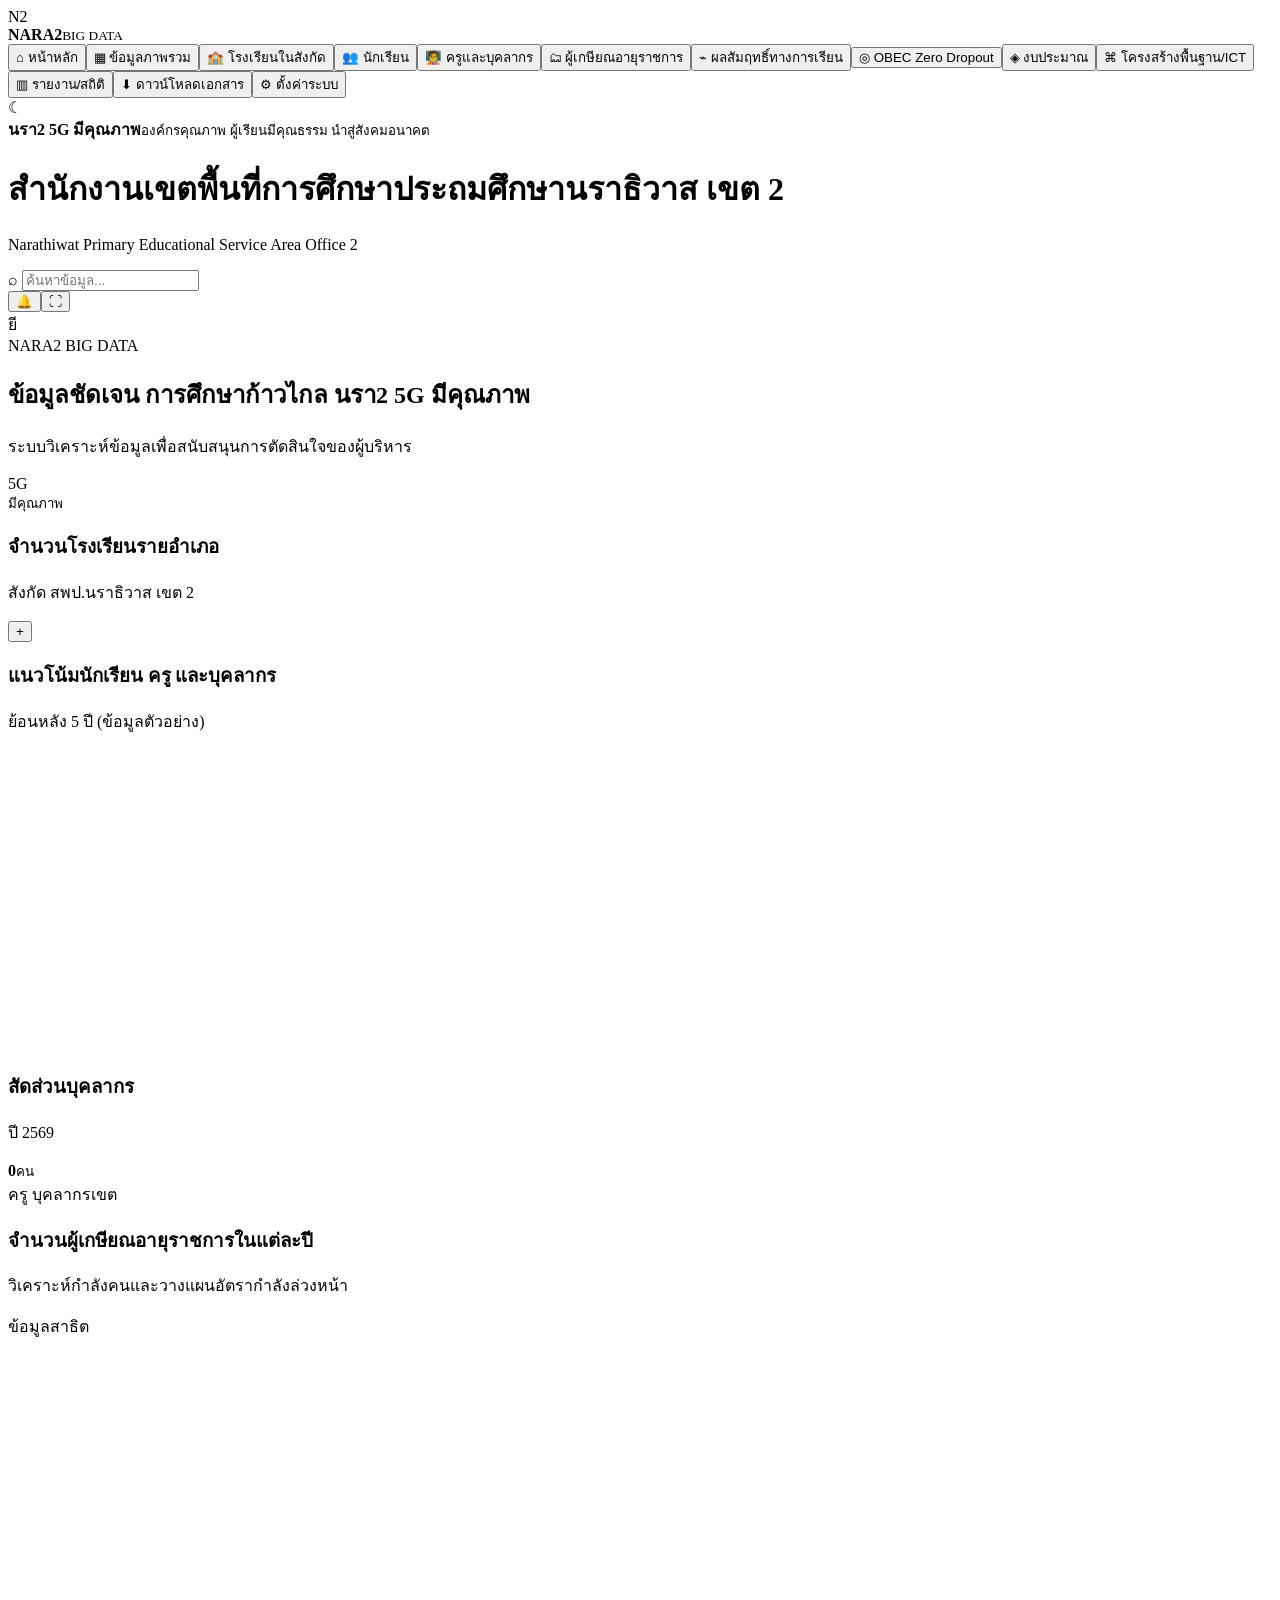
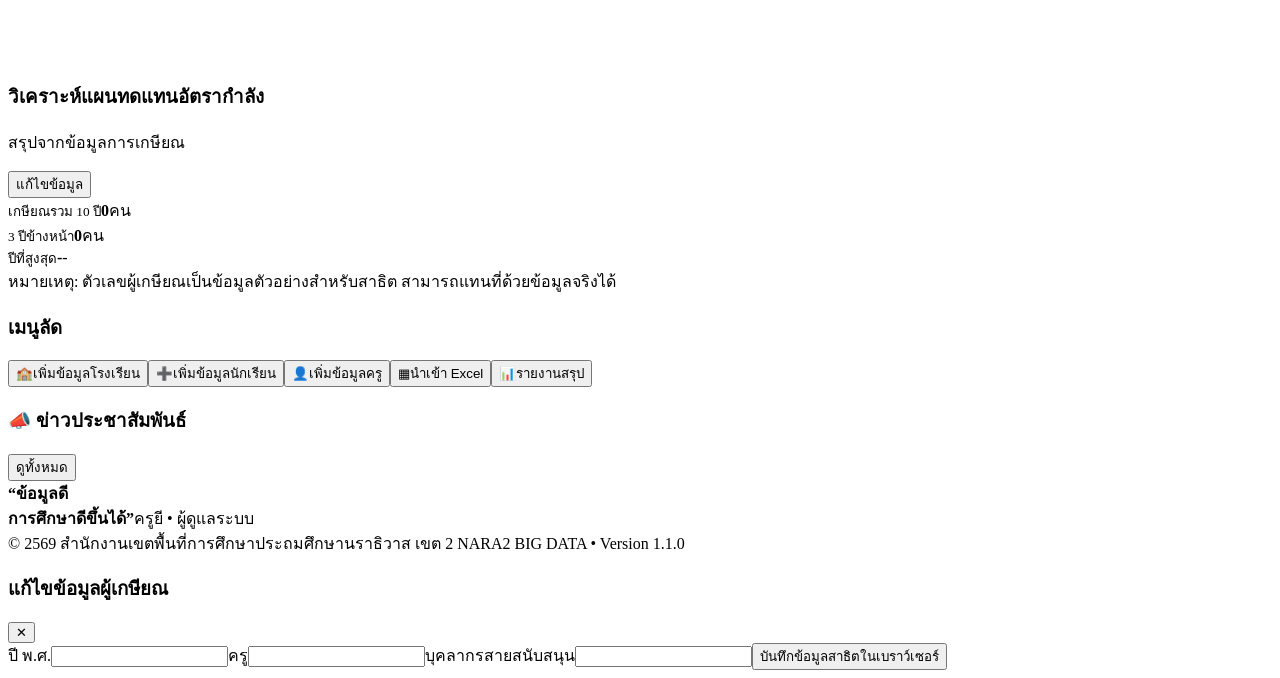
==== index.html @ 05b3184b "Add NARA2 BIG DATA dashboard" ====
<!doctype html><html lang="th"><head><meta charset="utf-8"><meta name="viewport" content="width=device-width,initial-scale=1"><title>NARA2 BIG DATA</title><link rel="stylesheet" href="style.css"></head><body><div class="app"><aside class="sidebar"><div class="brand"><div class="crest">N2</div><div><b>NARA<span>2</span></b><small>BIG DATA</small></div></div><nav><button class="active">⌂ <span>หน้าหลัก</span></button><button>▦ <span>ข้อมูลภาพรวม</span></button><button>🏫 <span>โรงเรียนในสังกัด</span></button><button>👥 <span>นักเรียน</span></button><button>🧑‍🏫 <span>ครูและบุคลากร</span></button><button class="accent">🗂 <span>ผู้เกษียณอายุราชการ</span></button><button>⌁ <span>ผลสัมฤทธิ์ทางการเรียน</span></button><button>◎ <span>OBEC Zero Dropout</span></button><button>◈ <span>งบประมาณ</span></button><button>⌘ <span>โครงสร้างพื้นฐาน/ICT</span></button><button>▥ <span>รายงาน/สถิติ</span></button><button>⬇ <span>ดาวน์โหลดเอกสาร</span></button><button>⚙ <span>ตั้งค่าระบบ</span></button></nav><div class="side-bottom"><div class="mosque">☾</div><b>นรา2 5G มีคุณภาพ</b><small>องค์กรคุณภาพ ผู้เรียนมีคุณธรรม นำสู่สังคมอนาคต</small></div></aside><main><header><div><h1>สำนักงานเขตพื้นที่การศึกษาประถมศึกษานราธิวาส เขต 2</h1><p>Narathiwat Primary Educational Service Area Office 2</p></div><div class="header-actions"><div class="search">⌕ <input placeholder="ค้นหาข้อมูล..."></div><button>🔔</button><button>⛶</button><div class="avatar">ยี</div></div></header><section class="hero"><div><div class="eyebrow">NARA2 BIG DATA</div><h2>ข้อมูลชัดเจน การศึกษาก้าวไกล <span>นรา2 5G มีคุณภาพ</span></h2><p>ระบบวิเคราะห์ข้อมูลเพื่อสนับสนุนการตัดสินใจของผู้บริหาร</p></div><div class="hero-badge">5G<br><small>มีคุณภาพ</small></div></section><section class="kpis" id="kpis"></section><section class="grid grid-top"><div class="card map-card"><div class="card-title"><div><h3>จำนวนโรงเรียนรายอำเภอ</h3><p>สังกัด สพป.นราธิวาส เขต 2</p></div><button>+</button></div><div class="district-map" id="districtMap"></div></div><div class="card"><div class="card-title"><div><h3>แนวโน้มนักเรียน ครู และบุคลากร</h3><p>ย้อนหลัง 5 ปี (ข้อมูลตัวอย่าง)</p></div></div><canvas id="trendCanvas" width="760" height="300"></canvas></div><div class="card donut-card"><div class="card-title"><div><h3>สัดส่วนบุคลากร</h3><p>ปี 2569</p></div></div><div class="donut"><div><b id="donutTotal">0</b><small>คน</small></div></div><div class="legend"><span><i class="blue"></i>ครู <b id="teacherLegend"></b></span><span><i class="pink"></i>บุคลากรเขต <b id="staffLegend"></b></span></div></div></section><section class="grid retire-row"><div class="card retire-card"><div class="card-title"><div><h3>จำนวนผู้เกษียณอายุราชการในแต่ละปี</h3><p>วิเคราะห์กำลังคนและวางแผนอัตรากำลังล่วงหน้า</p></div><span class="demo-pill">ข้อมูลสาธิต</span></div><canvas id="retireCanvas" width="980" height="320"></canvas><div class="analysis" id="retireAnalysis"></div></div><div class="card table-card"><div class="card-title"><div><h3>วิเคราะห์แผนทดแทนอัตรากำลัง</h3><p>สรุปจากข้อมูลการเกษียณ</p></div><button id="editRetire">แก้ไขข้อมูล</button></div><div class="stat-stack"><div><small>เกษียณรวม 10 ปี</small><b id="sum10">0</b><span>คน</span></div><div><small>3 ปีข้างหน้า</small><b id="sum3">0</b><span>คน</span></div><div><small>ปีที่สูงสุด</small><b id="peakYear">-</b><span id="peakCount">-</span></div></div><div class="notice">หมายเหตุ: ตัวเลขผู้เกษียณเป็นข้อมูลตัวอย่างสำหรับสาธิต สามารถแทนที่ด้วยข้อมูลจริงได้</div></div></section><section class="grid bottom-row"><div class="card quick"><h3>เมนูลัด</h3><div><button>🏫<span>เพิ่มข้อมูลโรงเรียน</span></button><button>➕<span>เพิ่มข้อมูลนักเรียน</span></button><button>👤<span>เพิ่มข้อมูลครู</span></button><button>▦<span>นำเข้า Excel</span></button><button>📊<span>รายงานสรุป</span></button></div></div><div class="card news"><div class="card-title"><h3>📣 ข่าวประชาสัมพันธ์</h3><button>ดูทั้งหมด</button></div><div id="news"></div></div><div class="card quote"><div><b>“ข้อมูลดี<br>การศึกษาดีขึ้นได้”</b><span>ครูยี • ผู้ดูแลระบบ</span></div></div></section><footer>© 2569 สำนักงานเขตพื้นที่การศึกษาประถมศึกษานราธิวาส เขต 2 <span>NARA2 BIG DATA • Version 1.1.0</span></footer></main></div><div class="modal" id="modal"><div class="modalbox"><div class="card-title"><h3>แก้ไขข้อมูลผู้เกษียณ</h3><button id="closeModal">✕</button></div><form id="retireForm"><label>ปี พ.ศ.<input id="ryear" type="number" required></label><label>ครู<input id="rteacher" type="number" min="0" required></label><label>บุคลากรสายสนับสนุน<input id="rsupport" type="number" min="0" required></label><button class="primary">บันทึกข้อมูลสาธิตในเบราว์เซอร์</button></form></div></div><script src="app.js"></script></body></html>
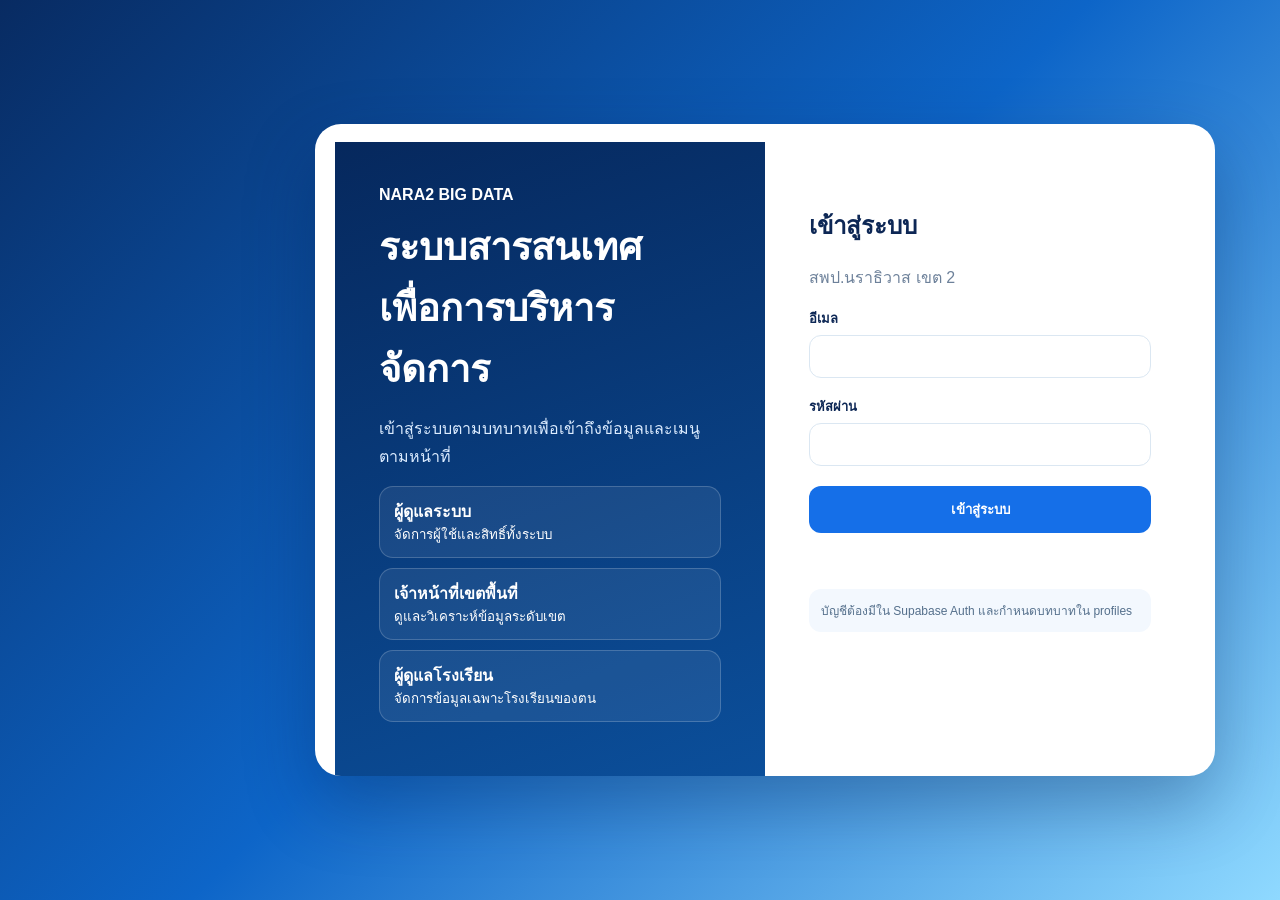
==== commit 060506ce: "Protect dashboard with login and link Excel import center" ====
--- a/index.html
+++ b/index.html
@@ -1 +1 @@
-<!doctype html><html lang="th"><head><meta charset="utf-8"><meta name="viewport" content="width=device-width,initial-scale=1"><title>NARA2 BIG DATA</title><link rel="stylesheet" href="style.css"></head><body><div class="app"><aside class="sidebar"><div class="brand"><div class="crest">N2</div><div><b>NARA<span>2</span></b><small>BIG DATA</small></div></div><nav><button class="active">⌂ <span>หน้าหลัก</span></button><button>▦ <span>ข้อมูลภาพรวม</span></button><button>🏫 <span>โรงเรียนในสังกัด</span></button><button>👥 <span>นักเรียน</span></button><button>🧑‍🏫 <span>ครูและบุคลากร</span></button><button class="accent">🗂 <span>ผู้เกษียณอายุราชการ</span></button><button>⌁ <span>ผลสัมฤทธิ์ทางการเรียน</span></button><button>◎ <span>OBEC Zero Dropout</span></button><button>◈ <span>งบประมาณ</span></button><button>⌘ <span>โครงสร้างพื้นฐาน/ICT</span></button><button>▥ <span>รายงาน/สถิติ</span></button><button>⬇ <span>ดาวน์โหลดเอกสาร</span></button><button>⚙ <span>ตั้งค่าระบบ</span></button></nav><div class="side-bottom"><div class="mosque">☾</div><b>นรา2 5G มีคุณภาพ</b><small>องค์กรคุณภาพ ผู้เรียนมีคุณธรรม นำสู่สังคมอนาคต</small></div></aside><main><header><div><h1>สำนักงานเขตพื้นที่การศึกษาประถมศึกษานราธิวาส เขต 2</h1><p>Narathiwat Primary Educational Service Area Office 2</p></div><div class="header-actions"><div class="search">⌕ <input placeholder="ค้นหาข้อมูล..."></div><button>🔔</button><button>⛶</button><div class="avatar">ยี</div></div></header><section class="hero"><div><div class="eyebrow">NARA2 BIG DATA</div><h2>ข้อมูลชัดเจน การศึกษาก้าวไกล <span>นรา2 5G มีคุณภาพ</span></h2><p>ระบบวิเคราะห์ข้อมูลเพื่อสนับสนุนการตัดสินใจของผู้บริหาร</p></div><div class="hero-badge">5G<br><small>มีคุณภาพ</small></div></section><section class="kpis" id="kpis"></section><section class="grid grid-top"><div class="card map-card"><div class="card-title"><div><h3>จำนวนโรงเรียนรายอำเภอ</h3><p>สังกัด สพป.นราธิวาส เขต 2</p></div><button>+</button></div><div class="district-map" id="districtMap"></div></div><div class="card"><div class="card-title"><div><h3>แนวโน้มนักเรียน ครู และบุคลากร</h3><p>ย้อนหลัง 5 ปี (ข้อมูลตัวอย่าง)</p></div></div><canvas id="trendCanvas" width="760" height="300"></canvas></div><div class="card donut-card"><div class="card-title"><div><h3>สัดส่วนบุคลากร</h3><p>ปี 2569</p></div></div><div class="donut"><div><b id="donutTotal">0</b><small>คน</small></div></div><div class="legend"><span><i class="blue"></i>ครู <b id="teacherLegend"></b></span><span><i class="pink"></i>บุคลากรเขต <b id="staffLegend"></b></span></div></div></section><section class="grid retire-row"><div class="card retire-card"><div class="card-title"><div><h3>จำนวนผู้เกษียณอายุราชการในแต่ละปี</h3><p>วิเคราะห์กำลังคนและวางแผนอัตรากำลังล่วงหน้า</p></div><span class="demo-pill">ข้อมูลสาธิต</span></div><canvas id="retireCanvas" width="980" height="320"></canvas><div class="analysis" id="retireAnalysis"></div></div><div class="card table-card"><div class="card-title"><div><h3>วิเคราะห์แผนทดแทนอัตรากำลัง</h3><p>สรุปจากข้อมูลการเกษียณ</p></div><button id="editRetire">แก้ไขข้อมูล</button></div><div class="stat-stack"><div><small>เกษียณรวม 10 ปี</small><b id="sum10">0</b><span>คน</span></div><div><small>3 ปีข้างหน้า</small><b id="sum3">0</b><span>คน</span></div><div><small>ปีที่สูงสุด</small><b id="peakYear">-</b><span id="peakCount">-</span></div></div><div class="notice">หมายเหตุ: ตัวเลขผู้เกษียณเป็นข้อมูลตัวอย่างสำหรับสาธิต สามารถแทนที่ด้วยข้อมูลจริงได้</div></div></section><section class="grid bottom-row"><div class="card quick"><h3>เมนูลัด</h3><div><button>🏫<span>เพิ่มข้อมูลโรงเรียน</span></button><button>➕<span>เพิ่มข้อมูลนักเรียน</span></button><button>👤<span>เพิ่มข้อมูลครู</span></button><button>▦<span>นำเข้า Excel</span></button><button>📊<span>รายงานสรุป</span></button></div></div><div class="card news"><div class="card-title"><h3>📣 ข่าวประชาสัมพันธ์</h3><button>ดูทั้งหมด</button></div><div id="news"></div></div><div class="card quote"><div><b>“ข้อมูลดี<br>การศึกษาดีขึ้นได้”</b><span>ครูยี • ผู้ดูแลระบบ</span></div></div></section><footer>© 2569 สำนักงานเขตพื้นที่การศึกษาประถมศึกษานราธิวาส เขต 2 <span>NARA2 BIG DATA • Version 1.1.0</span></footer></main></div><div class="modal" id="modal"><div class="modalbox"><div class="card-title"><h3>แก้ไขข้อมูลผู้เกษียณ</h3><button id="closeModal">✕</button></div><form id="retireForm"><label>ปี พ.ศ.<input id="ryear" type="number" required></label><label>ครู<input id="rteacher" type="number" min="0" required></label><label>บุคลากรสายสนับสนุน<input id="rsupport" type="number" min="0" required></label><button class="primary">บันทึกข้อมูลสาธิตในเบราว์เซอร์</button></form></div></div><script src="app.js"></script></body></html>+<!doctype html><html lang="th"><head><meta charset="utf-8"><meta name="viewport" content="width=device-width,initial-scale=1"><title>NARA2 BIG DATA</title><link rel="stylesheet" href="style.css"></head><body><div class="app"><aside class="sidebar"><div class="brand"><div class="crest">N2</div><div><b>NARA<span>2</span></b><small>BIG DATA</small></div></div><nav><button class="active">⌂ <span>หน้าหลัก</span></button><button>▦ <span>ข้อมูลภาพรวม</span></button><button>🏫 <span>โรงเรียนในสังกัด</span></button><button>👥 <span>นักเรียน</span></button><button>🧑‍🏫 <span>ครูและบุคลากร</span></button><button class="accent">🗂 <span>ผู้เกษียณอายุราชการ</span></button><button>⌁ <span>ผลสัมฤทธิ์ทางการเรียน</span></button><button>◎ <span>OBEC Zero Dropout</span></button><button>◈ <span>งบประมาณ</span></button><button>⌘ <span>โครงสร้างพื้นฐาน/ICT</span></button><button>▥ <span>รายงาน/สถิติ</span></button><button onclick="location.href='import.html'">⬆ <span>นำเข้า Excel</span></button><button>⬇ <span>ดาวน์โหลดเอกสาร</span></button><button onclick="location.href='users.html'">⚙ <span>ตั้งค่าระบบ</span></button></nav><div class="side-bottom"><div class="mosque">☾</div><b>นรา2 5G มีคุณภาพ</b><small>องค์กรคุณภาพ ผู้เรียนมีคุณธรรม นำสู่สังคมอนาคต</small></div></aside><main><header><div><h1>สำนักงานเขตพื้นที่การศึกษาประถมศึกษานราธิวาส เขต 2</h1><p>Narathiwat Primary Educational Service Area Office 2</p></div><div class="header-actions"><div class="search">⌕ <input placeholder="ค้นหาข้อมูล..."></div><button>🔔</button><button>⛶</button><button onclick="signOut()">ออกจากระบบ</button><div class="avatar">ยี</div></div></header><section class="hero"><div><div class="eyebrow">NARA2 BIG DATA</div><h2>ข้อมูลชัดเจน การศึกษาก้าวไกล <span>นรา2 5G มีคุณภาพ</span></h2><p>ระบบวิเคราะห์ข้อมูลเพื่อสนับสนุนการตัดสินใจของผู้บริหาร</p></div><div class="hero-badge">5G<br><small>มีคุณภาพ</small></div></section><section class="kpis" id="kpis"></section><section class="grid grid-top"><div class="card map-card"><div class="card-title"><div><h3>จำนวนโรงเรียนรายอำเภอ</h3><p>สังกัด สพป.นราธิวาส เขต 2</p></div><button>+</button></div><div class="district-map" id="districtMap"></div></div><div class="card"><div class="card-title"><div><h3>แนวโน้มนักเรียน ครู และบุคลากร</h3><p>ย้อนหลัง 5 ปี (ข้อมูลตัวอย่าง)</p></div></div><canvas id="trendCanvas" width="760" height="300"></canvas></div><div class="card donut-card"><div class="card-title"><div><h3>สัดส่วนบุคลากร</h3><p>ปี 2569</p></div></div><div class="donut"><div><b id="donutTotal">0</b><small>คน</small></div></div><div class="legend"><span><i class="blue"></i>ครู <b id="teacherLegend"></b></span><span><i class="pink"></i>บุคลากรเขต <b id="staffLegend"></b></span></div></div></section><section class="grid retire-row"><div class="card retire-card"><div class="card-title"><div><h3>จำนวนผู้เกษียณอายุราชการในแต่ละปี</h3><p>วิเคราะห์กำลังคนและวางแผนอัตรากำลังล่วงหน้า</p></div><span class="demo-pill">ข้อมูลสาธิต</span></div><canvas id="retireCanvas" width="980" height="320"></canvas><div class="analysis" id="retireAnalysis"></div></div><div class="card table-card"><div class="card-title"><div><h3>วิเคราะห์แผนทดแทนอัตรากำลัง</h3><p>สรุปจากข้อมูลการเกษียณ</p></div><button id="editRetire">แก้ไขข้อมูล</button></div><div class="stat-stack"><div><small>เกษียณรวม 10 ปี</small><b id="sum10">0</b><span>คน</span></div><div><small>3 ปีข้างหน้า</small><b id="sum3">0</b><span>คน</span></div><div><small>ปีที่สูงสุด</small><b id="peakYear">-</b><span id="peakCount">-</span></div></div><div class="notice">หมายเหตุ: ตัวเลขผู้เกษียณเป็นข้อมูลตัวอย่างสำหรับสาธิต สามารถแทนที่ด้วยข้อมูลจริงได้</div></div></section><section class="grid bottom-row"><div class="card quick"><h3>เมนูลัด</h3><div><button>🏫<span>เพิ่มข้อมูลโรงเรียน</span></button><button>➕<span>เพิ่มข้อมูลนักเรียน</span></button><button>👤<span>เพิ่มข้อมูลครู</span></button><button onclick="location.href='import.html'">▦<span>นำเข้า Excel</span></button><button>📊<span>รายงานสรุป</span></button></div></div><div class="card news"><div class="card-title"><h3>📣 ข่าวประชาสัมพันธ์</h3><button>ดูทั้งหมด</button></div><div id="news"></div></div><div class="card quote"><div><b>“ข้อมูลดี<br>การศึกษาดีขึ้นได้”</b><span>ครูยี • ผู้ดูแลระบบ</span></div></div></section><footer>© 2569 สำนักงานเขตพื้นที่การศึกษาประถมศึกษานราธิวาส เขต 2 <span>NARA2 BIG DATA • Version 1.2.0</span></footer></main></div><div class="modal" id="modal"><div class="modalbox"><div class="card-title"><h3>แก้ไขข้อมูลผู้เกษียณ</h3><button id="closeModal">✕</button></div><form id="retireForm"><label>ปี พ.ศ.<input id="ryear" type="number" required></label><label>ครู<input id="rteacher" type="number" min="0" required></label><label>บุคลากรสายสนับสนุน<input id="rsupport" type="number" min="0" required></label><button class="primary">บันทึกข้อมูล</button></form></div></div><script src="auth.js"></script><script>(async()=>{const p=await requireAuth(['admin','area_staff','school_admin','viewer']);if(!p)return;const s=document.createElement('script');s.src='app.js';document.body.appendChild(s)})()</script></body></html>
--- a/style.css
+++ b/style.css
@@ -0,0 +1 @@
+*{box-sizing:border-box}body{margin:0;font-family:Tahoma,"Noto Sans Thai",sans-serif;background:#edf4fb;color:#0d2755}.app{display:flex;min-height:100vh}.sidebar{width:250px;background:linear-gradient(180deg,#06285d,#071f4c 60%,#0a376f);color:white;padding:20px 14px;position:fixed;inset:0 auto 0 0;display:flex;flex-direction:column}.brand{display:flex;gap:12px;align-items:center;padding:4px 10px 22px}.crest{width:52px;height:58px;border-radius:18px;background:linear-gradient(145deg,#ffb72b,#ff8d19);display:grid;place-items:center;font-weight:900}.brand b{font-size:24px}.brand b span{color:#ffbd2e}.brand small{display:block;font-weight:700;letter-spacing:1px}.sidebar nav{display:flex;flex-direction:column;gap:6px}.sidebar nav button{border:0;background:transparent;color:#d6e7ff;text-align:left;padding:13px 14px;border-radius:12px;font-size:15px;cursor:pointer}.sidebar nav button:hover,.sidebar nav button.active{background:linear-gradient(90deg,#1672ed,#285bcc);color:#fff}.sidebar nav button.accent{background:#143d78}.sidebar nav button span{margin-left:10px}.side-bottom{margin-top:auto;text-align:center;padding:18px 12px;border-top:1px solid #2f5788}.side-bottom b,.side-bottom small{display:block}.mosque{font-size:48px;color:#70d0ff}main{margin-left:250px;flex:1;min-width:0;padding:18px 20px 0}header{display:flex;justify-content:space-between;align-items:center;gap:18px}header h1{font-size:24px;margin:0}header p{margin:5px 0;color:#587199}.header-actions{display:flex;align-items:center;gap:8px}.header-actions button,.card-title button{border:0;background:#f4f8fd;border-radius:12px;padding:10px;cursor:pointer}.search{background:white;border:1px solid #dce8f5;border-radius:14px;padding:10px 14px}.search input{border:0;outline:0;background:transparent}.avatar{width:42px;height:42px;border-radius:50%;background:linear-gradient(145deg,#ffd79c,#e7a15e);display:grid;place-items:center;font-weight:700}.hero{margin:14px 0;padding:22px 28px;border-radius:20px;background:linear-gradient(105deg,#b7e1ff 0,#e4f3ff 55%,#b3e8ff 100%);display:flex;justify-content:space-between;align-items:center;box-shadow:0 8px 22px #113d7112;border:1px solid #cce7fb;overflow:hidden;position:relative}.hero:before{content:"";position:absolute;width:360px;height:360px;border-radius:50%;background:#fff6;right:100px;top:-220px}.eyebrow{font-weight:900;font-size:40px;color:#092960}.hero h2{margin:4px 0 0;font-size:20px}.hero h2 span{color:#f59b00}.hero p{color:#587199}.hero-badge{position:relative;font-size:40px;font-weight:900;color:#1659c4;text-align:center}.hero-badge small{font-size:14px;color:#0a7f61}.kpis{display:grid;grid-template-columns:repeat(5,1fr);gap:12px}.kpi{background:white;border-radius:18px;padding:16px;display:flex;gap:12px;align-items:center;box-shadow:0 6px 18px #1a4d8010;border:1px solid #e1ecf7}.kpi .icon{width:54px;height:54px;border-radius:16px;display:grid;place-items:center;font-size:26px;color:white}.kpi h4{margin:0;font-size:13px;color:#496484}.kpi b{font-size:26px;display:block;margin-top:4px}.kpi small{color:#8093aa}.kpi:nth-child(1){background:#dff0ff}.kpi:nth-child(2){background:#ffe3ef}.kpi:nth-child(3){background:#def8ef}.kpi:nth-child(4){background:#fff0d9}.kpi:nth-child(5){background:#eee8ff}.kpi:nth-child(1) .icon{background:#1684ff}.kpi:nth-child(2) .icon{background:#ff3981}.kpi:nth-child(3) .icon{background:#15ac78}.kpi:nth-child(4) .icon{background:#ff9b28}.kpi:nth-child(5) .icon{background:#7358ef}.grid{display:grid;gap:12px;margin-top:12px}.grid-top{grid-template-columns:1.1fr 1.35fr .8fr}.card{background:#fff;border-radius:18px;padding:16px;border:1px solid #dce8f4;box-shadow:0 6px 18px #163b6810;min-width:0}.card-title{display:flex;justify-content:space-between;align-items:center;gap:10px}.card-title h3,.card h3{margin:0;font-size:18px}.card-title p{margin:4px 0 0;color:#6e84a0;font-size:12px}.district-map{display:grid;grid-template-columns:repeat(2,1fr);gap:10px;margin-top:14px}.district{min-height:84px;border-radius:16px;padding:14px;color:#0b2a55;position:relative;overflow:hidden}.district:after{content:"";position:absolute;width:70px;height:70px;border-radius:50%;background:#fff6;right:-20px;bottom:-20px}.district b{font-size:22px}.district small{display:block}.district:nth-child(1){background:#ffd89e}.district:nth-child(2){background:#ffb4dc}.district:nth-child(3){background:#94d4ff}.district:nth-child(4){background:#b5ebb7}.district:nth-child(5){background:#c5b2ff}.donut-card{text-align:center}.donut{width:190px;height:190px;margin:20px auto 12px;border-radius:50%;display:grid;place-items:center;background:conic-gradient(#1d8cf5 0 97%,#ff3b83 97% 100%);position:relative}.donut:after{content:"";width:126px;height:126px;border-radius:50%;background:#fff;position:absolute}.donut>div{z-index:1}.donut b{display:block;font-size:28px}.donut small{color:#789}.legend{text-align:left;display:grid;gap:8px}.legend span{display:flex;align-items:center;gap:8px}.legend i{width:12px;height:12px;border-radius:50%}.blue{background:#1d8cf5}.pink{background:#ff3b83}.retire-row{grid-template-columns:1.7fr .8fr}.demo-pill{padding:7px 12px;background:#fff4cf;color:#996e00;border-radius:999px;font-size:12px}.analysis{display:flex;gap:10px;flex-wrap:wrap;margin-top:10px}.analysis span{background:#eef6ff;border-radius:12px;padding:8px 10px;color:#35608e;font-size:12px}.stat-stack{display:grid;gap:10px;margin-top:18px}.stat-stack div{background:#f3f7fc;border-radius:14px;padding:14px}.stat-stack small,.stat-stack span{color:#71859b}.stat-stack b{font-size:28px;margin:0 8px}.notice{margin-top:14px;padding:12px;background:#fff7dc;color:#8b6a00;border-radius:12px;font-size:12px}.bottom-row{grid-template-columns:1fr 1.4fr .8fr}.quick>div{display:grid;grid-template-columns:repeat(5,1fr);gap:8px;margin-top:14px}.quick button{border:0;border-radius:14px;background:#eef7ff;padding:14px 8px;font-size:22px}.quick button span{display:block;font-size:11px;margin-top:8px}.news #news{margin-top:10px}.news .item{padding:9px 0;border-bottom:1px solid #edf1f6;font-size:13px}.news .item b{color:#ec3d78;margin-right:10px}.quote{background:linear-gradient(135deg,#fff0c7,#dfefff);display:flex;align-items:center;justify-content:center;text-align:center}.quote b{font-size:25px}.quote span{display:block;margin-top:12px;color:#3d638f}footer{margin:14px -20px 0;padding:14px 20px;background:#1e4c87;color:#dceaff;display:flex;justify-content:space-between;font-size:12px}.modal{position:fixed;inset:0;background:#061b3b99;display:none;place-items:center;z-index:50}.modal.show{display:grid}.modalbox{width:min(460px,92vw);background:white;border-radius:18px;padding:20px}.modalbox form{display:grid;gap:12px;margin-top:16px}.modalbox label{display:grid;gap:6px;font-size:13px;color:#55708f}.modalbox input{padding:11px;border:1px solid #d8e4f0;border-radius:10px}.primary{padding:12px;border:0;border-radius:10px;background:#176ee6;color:white;font-weight:700}canvas{width:100%;height:auto;display:block;margin-top:10px}@media(max-width:1180px){.kpis{grid-template-columns:repeat(2,1fr)}.grid-top,.retire-row,.bottom-row{grid-template-columns:1fr}.sidebar{width:82px}.sidebar span,.brand>div:last-child,.side-bottom small{display:none}.sidebar nav button{text-align:center}.sidebar nav button span{margin:0}main{margin-left:82px}.brand{padding-left:0}.crest{width:48px}.quick>div{grid-template-columns:repeat(3,1fr)}}@media(max-width:700px){main{padding:10px}.sidebar{display:none}main{margin-left:0}header h1{font-size:17px}header p,.search{display:none}.eyebrow{font-size:30px}.hero{padding:18px}.hero-badge{display:none}.kpis{grid-template-columns:1fr 1fr}.kpi{padding:12px}.kpi b{font-size:21px}.quick>div{grid-template-columns:repeat(2,1fr)}footer{margin:12px -10px 0}}
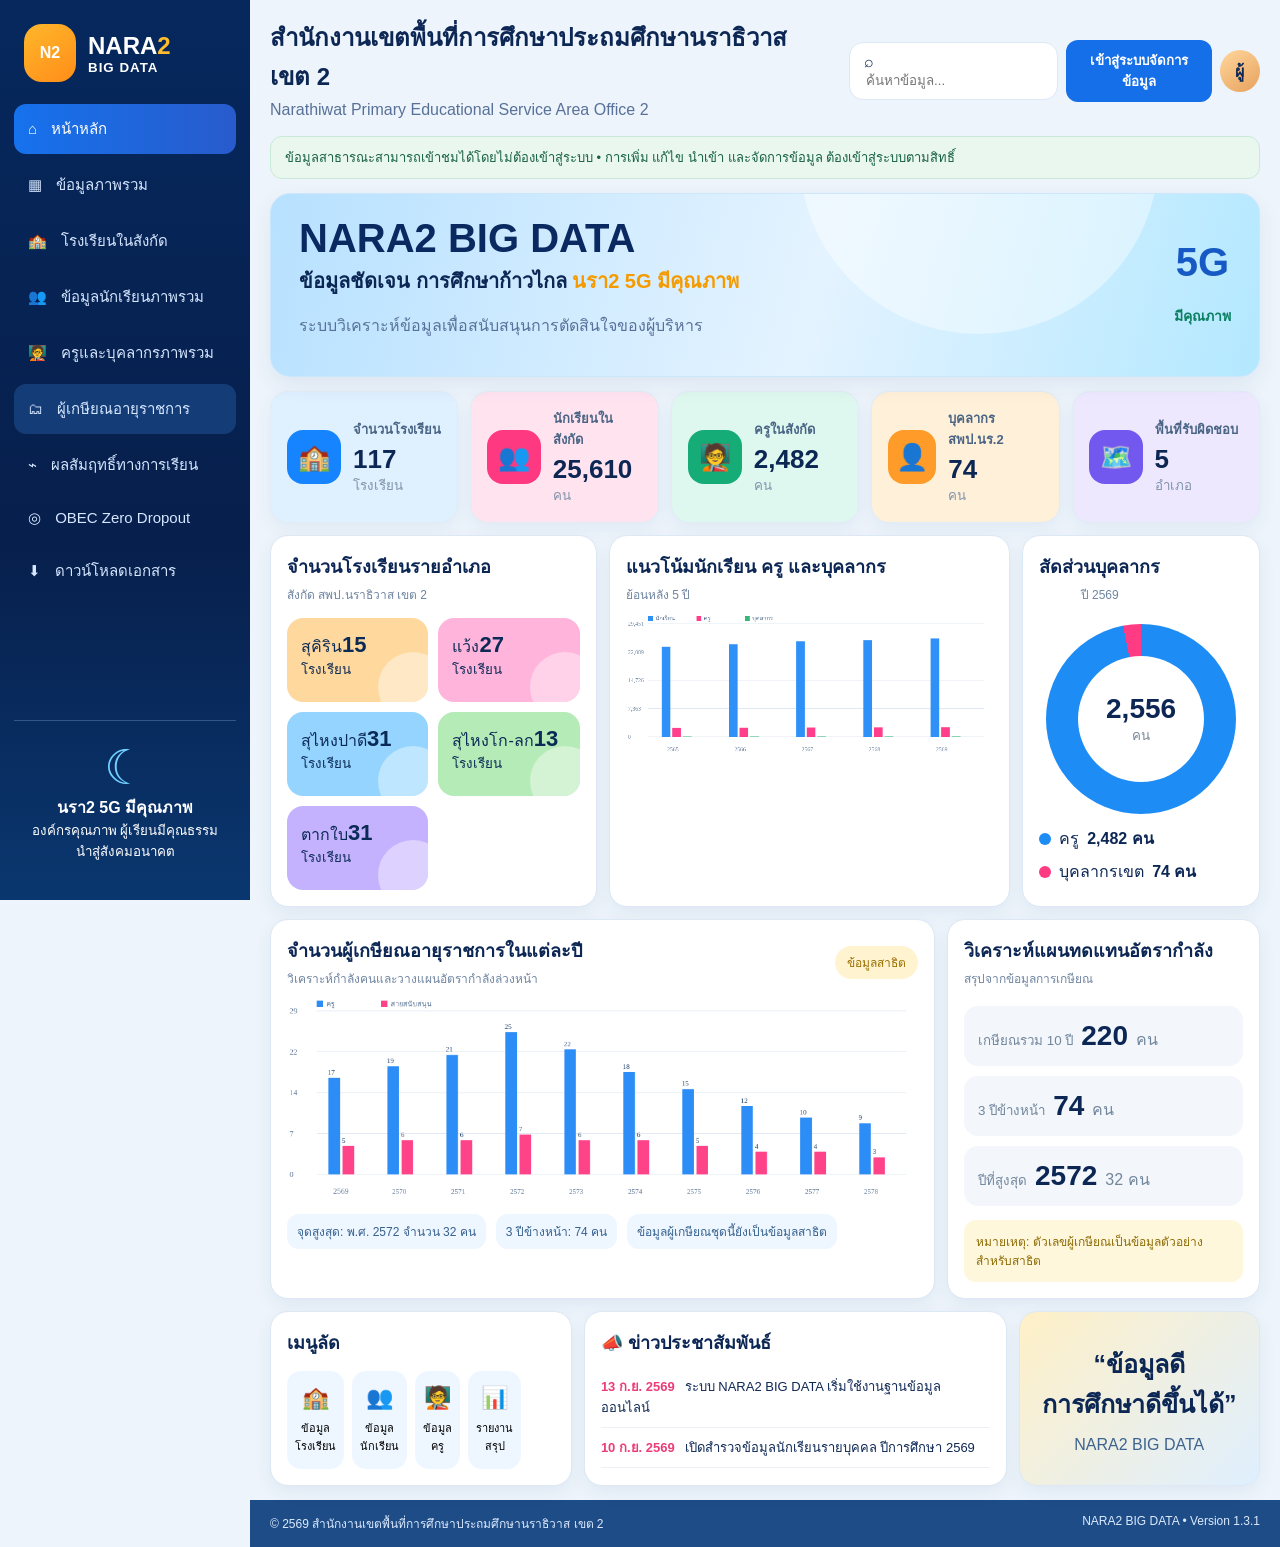
==== commit 5a75044b: "Fix sidebar navigation to dedicated pages" ====
--- a/index.html
+++ b/index.html
@@ -1 +1 @@
-<!doctype html><html lang="th"><head><meta charset="utf-8"><meta name="viewport" content="width=device-width,initial-scale=1"><title>NARA2 BIG DATA</title><link rel="stylesheet" href="style.css"></head><body><div class="app"><aside class="sidebar"><div class="brand"><div class="crest">N2</div><div><b>NARA<span>2</span></b><small>BIG DATA</small></div></div><nav><button class="active">⌂ <span>หน้าหลัก</span></button><button>▦ <span>ข้อมูลภาพรวม</span></button><button>🏫 <span>โรงเรียนในสังกัด</span></button><button>👥 <span>นักเรียน</span></button><button>🧑‍🏫 <span>ครูและบุคลากร</span></button><button class="accent">🗂 <span>ผู้เกษียณอายุราชการ</span></button><button>⌁ <span>ผลสัมฤทธิ์ทางการเรียน</span></button><button>◎ <span>OBEC Zero Dropout</span></button><button>◈ <span>งบประมาณ</span></button><button>⌘ <span>โครงสร้างพื้นฐาน/ICT</span></button><button>▥ <span>รายงาน/สถิติ</span></button><button onclick="location.href='import.html'">⬆ <span>นำเข้า Excel</span></button><button>⬇ <span>ดาวน์โหลดเอกสาร</span></button><button onclick="location.href='users.html'">⚙ <span>ตั้งค่าระบบ</span></button></nav><div class="side-bottom"><div class="mosque">☾</div><b>นรา2 5G มีคุณภาพ</b><small>องค์กรคุณภาพ ผู้เรียนมีคุณธรรม นำสู่สังคมอนาคต</small></div></aside><main><header><div><h1>สำนักงานเขตพื้นที่การศึกษาประถมศึกษานราธิวาส เขต 2</h1><p>Narathiwat Primary Educational Service Area Office 2</p></div><div class="header-actions"><div class="search">⌕ <input placeholder="ค้นหาข้อมูล..."></div><button>🔔</button><button>⛶</button><button onclick="signOut()">ออกจากระบบ</button><div class="avatar">ยี</div></div></header><section class="hero"><div><div class="eyebrow">NARA2 BIG DATA</div><h2>ข้อมูลชัดเจน การศึกษาก้าวไกล <span>นรา2 5G มีคุณภาพ</span></h2><p>ระบบวิเคราะห์ข้อมูลเพื่อสนับสนุนการตัดสินใจของผู้บริหาร</p></div><div class="hero-badge">5G<br><small>มีคุณภาพ</small></div></section><section class="kpis" id="kpis"></section><section class="grid grid-top"><div class="card map-card"><div class="card-title"><div><h3>จำนวนโรงเรียนรายอำเภอ</h3><p>สังกัด สพป.นราธิวาส เขต 2</p></div><button>+</button></div><div class="district-map" id="districtMap"></div></div><div class="card"><div class="card-title"><div><h3>แนวโน้มนักเรียน ครู และบุคลากร</h3><p>ย้อนหลัง 5 ปี (ข้อมูลตัวอย่าง)</p></div></div><canvas id="trendCanvas" width="760" height="300"></canvas></div><div class="card donut-card"><div class="card-title"><div><h3>สัดส่วนบุคลากร</h3><p>ปี 2569</p></div></div><div class="donut"><div><b id="donutTotal">0</b><small>คน</small></div></div><div class="legend"><span><i class="blue"></i>ครู <b id="teacherLegend"></b></span><span><i class="pink"></i>บุคลากรเขต <b id="staffLegend"></b></span></div></div></section><section class="grid retire-row"><div class="card retire-card"><div class="card-title"><div><h3>จำนวนผู้เกษียณอายุราชการในแต่ละปี</h3><p>วิเคราะห์กำลังคนและวางแผนอัตรากำลังล่วงหน้า</p></div><span class="demo-pill">ข้อมูลสาธิต</span></div><canvas id="retireCanvas" width="980" height="320"></canvas><div class="analysis" id="retireAnalysis"></div></div><div class="card table-card"><div class="card-title"><div><h3>วิเคราะห์แผนทดแทนอัตรากำลัง</h3><p>สรุปจากข้อมูลการเกษียณ</p></div><button id="editRetire">แก้ไขข้อมูล</button></div><div class="stat-stack"><div><small>เกษียณรวม 10 ปี</small><b id="sum10">0</b><span>คน</span></div><div><small>3 ปีข้างหน้า</small><b id="sum3">0</b><span>คน</span></div><div><small>ปีที่สูงสุด</small><b id="peakYear">-</b><span id="peakCount">-</span></div></div><div class="notice">หมายเหตุ: ตัวเลขผู้เกษียณเป็นข้อมูลตัวอย่างสำหรับสาธิต สามารถแทนที่ด้วยข้อมูลจริงได้</div></div></section><section class="grid bottom-row"><div class="card quick"><h3>เมนูลัด</h3><div><button>🏫<span>เพิ่มข้อมูลโรงเรียน</span></button><button>➕<span>เพิ่มข้อมูลนักเรียน</span></button><button>👤<span>เพิ่มข้อมูลครู</span></button><button onclick="location.href='import.html'">▦<span>นำเข้า Excel</span></button><button>📊<span>รายงานสรุป</span></button></div></div><div class="card news"><div class="card-title"><h3>📣 ข่าวประชาสัมพันธ์</h3><button>ดูทั้งหมด</button></div><div id="news"></div></div><div class="card quote"><div><b>“ข้อมูลดี<br>การศึกษาดีขึ้นได้”</b><span>ครูยี • ผู้ดูแลระบบ</span></div></div></section><footer>© 2569 สำนักงานเขตพื้นที่การศึกษาประถมศึกษานราธิวาส เขต 2 <span>NARA2 BIG DATA • Version 1.2.0</span></footer></main></div><div class="modal" id="modal"><div class="modalbox"><div class="card-title"><h3>แก้ไขข้อมูลผู้เกษียณ</h3><button id="closeModal">✕</button></div><form id="retireForm"><label>ปี พ.ศ.<input id="ryear" type="number" required></label><label>ครู<input id="rteacher" type="number" min="0" required></label><label>บุคลากรสายสนับสนุน<input id="rsupport" type="number" min="0" required></label><button class="primary">บันทึกข้อมูล</button></form></div></div><script src="auth.js"></script><script>(async()=>{const p=await requireAuth(['admin','area_staff','school_admin','viewer']);if(!p)return;const s=document.createElement('script');s.src='app.js';document.body.appendChild(s)})()</script></body></html>+<!doctype html><html lang="th"><head><meta charset="utf-8"><meta name="viewport" content="width=device-width,initial-scale=1"><title>NARA2 BIG DATA</title><link rel="stylesheet" href="style.css"></head><body><div class="app"><aside class="sidebar" id="sidebar"><div class="brand"><div class="crest">N2</div><div><b>NARA<span>2</span></b><small>BIG DATA</small></div></div><nav><button class="active" onclick="location.href='index.html'">⌂ <span>หน้าหลัก</span></button><button onclick="location.href='section.html?view=overview'">▦ <span>ข้อมูลภาพรวม</span></button><button onclick="location.href='section.html?view=schools'">🏫 <span>โรงเรียนในสังกัด</span></button><button onclick="location.href='section.html?view=students'">👥 <span>ข้อมูลนักเรียนภาพรวม</span></button><button onclick="location.href='section.html?view=staff'">🧑‍🏫 <span>ครูและบุคลากรภาพรวม</span></button><button class="accent" onclick="location.href='section.html?view=retirements'">🗂 <span>ผู้เกษียณอายุราชการ</span></button><button onclick="location.href='section.html?view=achievement'">⌁ <span>ผลสัมฤทธิ์ทางการเรียน</span></button><button onclick="location.href='section.html?view=dropout'">◎ <span>OBEC Zero Dropout</span></button><button class="manage-only area-only" onclick="location.href='import.html'">⬆ <span>นำเข้า Excel</span></button><button onclick="location.href='section.html?view=documents'">⬇ <span>ดาวน์โหลดเอกสาร</span></button><button class="manage-only admin-only" onclick="location.href='users.html'">⚙ <span>จัดการผู้ใช้งาน</span></button></nav><div class="side-bottom"><div class="mosque">☾</div><b>นรา2 5G มีคุณภาพ</b><small>องค์กรคุณภาพ ผู้เรียนมีคุณธรรม นำสู่สังคมอนาคต</small></div></aside><main><header><div class="head-left"><button class="mobile-menu" id="mobileMenuBtn">☰</button><div><h1>สำนักงานเขตพื้นที่การศึกษาประถมศึกษานราธิวาส เขต 2</h1><p>Narathiwat Primary Educational Service Area Office 2</p></div></div><div class="header-actions"><div class="search">⌕ <input placeholder="ค้นหาข้อมูล..."></div><div id="userActions"></div><div class="avatar" id="avatar">ผู้</div></div></header><section class="public-note">ข้อมูลสาธารณะสามารถเข้าชมได้โดยไม่ต้องเข้าสู่ระบบ • การเพิ่ม แก้ไข นำเข้า และจัดการข้อมูล ต้องเข้าสู่ระบบตามสิทธิ์</section><section class="hero"><div><div class="eyebrow">NARA2 BIG DATA</div><h2>ข้อมูลชัดเจน การศึกษาก้าวไกล <span>นรา2 5G มีคุณภาพ</span></h2><p>ระบบวิเคราะห์ข้อมูลเพื่อสนับสนุนการตัดสินใจของผู้บริหาร</p></div><div class="hero-badge">5G<br><small>มีคุณภาพ</small></div></section><section class="kpis" id="kpis"></section><section class="grid grid-top"><div class="card map-card"><div class="card-title"><div><h3>จำนวนโรงเรียนรายอำเภอ</h3><p>สังกัด สพป.นราธิวาส เขต 2</p></div></div><div class="district-map" id="districtMap"></div></div><div class="card"><div class="card-title"><div><h3>แนวโน้มนักเรียน ครู และบุคลากร</h3><p>ย้อนหลัง 5 ปี</p></div></div><canvas id="trendCanvas" width="760" height="300"></canvas></div><div class="card donut-card"><div class="card-title"><div><h3>สัดส่วนบุคลากร</h3><p>ปี 2569</p></div></div><div class="donut"><div><b id="donutTotal">0</b><small>คน</small></div></div><div class="legend"><span><i class="blue"></i>ครู <b id="teacherLegend"></b></span><span><i class="pink"></i>บุคลากรเขต <b id="staffLegend"></b></span></div></div></section><section class="grid retire-row"><div class="card retire-card"><div class="card-title"><div><h3>จำนวนผู้เกษียณอายุราชการในแต่ละปี</h3><p>วิเคราะห์กำลังคนและวางแผนอัตรากำลังล่วงหน้า</p></div><span class="demo-pill">ข้อมูลสาธิต</span></div><canvas id="retireCanvas" width="980" height="320"></canvas><div class="analysis" id="retireAnalysis"></div></div><div class="card table-card"><div class="card-title"><div><h3>วิเคราะห์แผนทดแทนอัตรากำลัง</h3><p>สรุปจากข้อมูลการเกษียณ</p></div><button class="manage-only area-only" id="editRetire">แก้ไขข้อมูล</button></div><div class="stat-stack"><div><small>เกษียณรวม 10 ปี</small><b id="sum10">0</b><span>คน</span></div><div><small>3 ปีข้างหน้า</small><b id="sum3">0</b><span>คน</span></div><div><small>ปีที่สูงสุด</small><b id="peakYear">-</b><span id="peakCount">-</span></div></div><div class="notice">หมายเหตุ: ตัวเลขผู้เกษียณเป็นข้อมูลตัวอย่างสำหรับสาธิต</div></div></section><section class="grid bottom-row"><div class="card quick"><h3>เมนูลัด</h3><div><button onclick="location.href='section.html?view=schools'">🏫<span>ข้อมูลโรงเรียน</span></button><button onclick="location.href='section.html?view=students'">👥<span>ข้อมูลนักเรียน</span></button><button onclick="location.href='section.html?view=staff'">🧑‍🏫<span>ข้อมูลครู</span></button><button class="manage-only area-only" onclick="location.href='import.html'">▦<span>นำเข้า Excel</span></button><button onclick="location.href='section.html?view=overview'">📊<span>รายงานสรุป</span></button></div></div><div class="card news"><div class="card-title"><h3>📣 ข่าวประชาสัมพันธ์</h3></div><div id="news"></div></div><div class="card quote"><div><b>“ข้อมูลดี<br>การศึกษาดีขึ้นได้”</b><span>NARA2 BIG DATA</span></div></div></section><footer>© 2569 สำนักงานเขตพื้นที่การศึกษาประถมศึกษานราธิวาส เขต 2 <span>NARA2 BIG DATA • Version 1.3.1</span></footer></main></div><div class="modal" id="modal"><div class="modalbox"><div class="card-title"><h3>แก้ไขข้อมูลผู้เกษียณ</h3><button id="closeModal">✕</button></div><form id="retireForm"><label>ปี พ.ศ.<input id="ryear" type="number" required></label><label>ครู<input id="rteacher" type="number" min="0" required></label><label>บุคลากรสายสนับสนุน<input id="rsupport" type="number" min="0" required></label><button class="primary">บันทึกข้อมูล</button></form></div></div><script src="auth.js"></script><script src="app.js"></script></body></html>
--- a/style.css
+++ b/style.css
@@ -1 +1 @@
-*{box-sizing:border-box}body{margin:0;font-family:Tahoma,"Noto Sans Thai",sans-serif;background:#edf4fb;color:#0d2755}.app{display:flex;min-height:100vh}.sidebar{width:250px;background:linear-gradient(180deg,#06285d,#071f4c 60%,#0a376f);color:white;padding:20px 14px;position:fixed;inset:0 auto 0 0;display:flex;flex-direction:column}.brand{display:flex;gap:12px;align-items:center;padding:4px 10px 22px}.crest{width:52px;height:58px;border-radius:18px;background:linear-gradient(145deg,#ffb72b,#ff8d19);display:grid;place-items:center;font-weight:900}.brand b{font-size:24px}.brand b span{color:#ffbd2e}.brand small{display:block;font-weight:700;letter-spacing:1px}.sidebar nav{display:flex;flex-direction:column;gap:6px}.sidebar nav button{border:0;background:transparent;color:#d6e7ff;text-align:left;padding:13px 14px;border-radius:12px;font-size:15px;cursor:pointer}.sidebar nav button:hover,.sidebar nav button.active{background:linear-gradient(90deg,#1672ed,#285bcc);color:#fff}.sidebar nav button.accent{background:#143d78}.sidebar nav button span{margin-left:10px}.side-bottom{margin-top:auto;text-align:center;padding:18px 12px;border-top:1px solid #2f5788}.side-bottom b,.side-bottom small{display:block}.mosque{font-size:48px;color:#70d0ff}main{margin-left:250px;flex:1;min-width:0;padding:18px 20px 0}header{display:flex;justify-content:space-between;align-items:center;gap:18px}header h1{font-size:24px;margin:0}header p{margin:5px 0;color:#587199}.header-actions{display:flex;align-items:center;gap:8px}.header-actions button,.card-title button{border:0;background:#f4f8fd;border-radius:12px;padding:10px;cursor:pointer}.search{background:white;border:1px solid #dce8f5;border-radius:14px;padding:10px 14px}.search input{border:0;outline:0;background:transparent}.avatar{width:42px;height:42px;border-radius:50%;background:linear-gradient(145deg,#ffd79c,#e7a15e);display:grid;place-items:center;font-weight:700}.hero{margin:14px 0;padding:22px 28px;border-radius:20px;background:linear-gradient(105deg,#b7e1ff 0,#e4f3ff 55%,#b3e8ff 100%);display:flex;justify-content:space-between;align-items:center;box-shadow:0 8px 22px #113d7112;border:1px solid #cce7fb;overflow:hidden;position:relative}.hero:before{content:"";position:absolute;width:360px;height:360px;border-radius:50%;background:#fff6;right:100px;top:-220px}.eyebrow{font-weight:900;font-size:40px;color:#092960}.hero h2{margin:4px 0 0;font-size:20px}.hero h2 span{color:#f59b00}.hero p{color:#587199}.hero-badge{position:relative;font-size:40px;font-weight:900;color:#1659c4;text-align:center}.hero-badge small{font-size:14px;color:#0a7f61}.kpis{display:grid;grid-template-columns:repeat(5,1fr);gap:12px}.kpi{background:white;border-radius:18px;padding:16px;display:flex;gap:12px;align-items:center;box-shadow:0 6px 18px #1a4d8010;border:1px solid #e1ecf7}.kpi .icon{width:54px;height:54px;border-radius:16px;display:grid;place-items:center;font-size:26px;color:white}.kpi h4{margin:0;font-size:13px;color:#496484}.kpi b{font-size:26px;display:block;margin-top:4px}.kpi small{color:#8093aa}.kpi:nth-child(1){background:#dff0ff}.kpi:nth-child(2){background:#ffe3ef}.kpi:nth-child(3){background:#def8ef}.kpi:nth-child(4){background:#fff0d9}.kpi:nth-child(5){background:#eee8ff}.kpi:nth-child(1) .icon{background:#1684ff}.kpi:nth-child(2) .icon{background:#ff3981}.kpi:nth-child(3) .icon{background:#15ac78}.kpi:nth-child(4) .icon{background:#ff9b28}.kpi:nth-child(5) .icon{background:#7358ef}.grid{display:grid;gap:12px;margin-top:12px}.grid-top{grid-template-columns:1.1fr 1.35fr .8fr}.card{background:#fff;border-radius:18px;padding:16px;border:1px solid #dce8f4;box-shadow:0 6px 18px #163b6810;min-width:0}.card-title{display:flex;justify-content:space-between;align-items:center;gap:10px}.card-title h3,.card h3{margin:0;font-size:18px}.card-title p{margin:4px 0 0;color:#6e84a0;font-size:12px}.district-map{display:grid;grid-template-columns:repeat(2,1fr);gap:10px;margin-top:14px}.district{min-height:84px;border-radius:16px;padding:14px;color:#0b2a55;position:relative;overflow:hidden}.district:after{content:"";position:absolute;width:70px;height:70px;border-radius:50%;background:#fff6;right:-20px;bottom:-20px}.district b{font-size:22px}.district small{display:block}.district:nth-child(1){background:#ffd89e}.district:nth-child(2){background:#ffb4dc}.district:nth-child(3){background:#94d4ff}.district:nth-child(4){background:#b5ebb7}.district:nth-child(5){background:#c5b2ff}.donut-card{text-align:center}.donut{width:190px;height:190px;margin:20px auto 12px;border-radius:50%;display:grid;place-items:center;background:conic-gradient(#1d8cf5 0 97%,#ff3b83 97% 100%);position:relative}.donut:after{content:"";width:126px;height:126px;border-radius:50%;background:#fff;position:absolute}.donut>div{z-index:1}.donut b{display:block;font-size:28px}.donut small{color:#789}.legend{text-align:left;display:grid;gap:8px}.legend span{display:flex;align-items:center;gap:8px}.legend i{width:12px;height:12px;border-radius:50%}.blue{background:#1d8cf5}.pink{background:#ff3b83}.retire-row{grid-template-columns:1.7fr .8fr}.demo-pill{padding:7px 12px;background:#fff4cf;color:#996e00;border-radius:999px;font-size:12px}.analysis{display:flex;gap:10px;flex-wrap:wrap;margin-top:10px}.analysis span{background:#eef6ff;border-radius:12px;padding:8px 10px;color:#35608e;font-size:12px}.stat-stack{display:grid;gap:10px;margin-top:18px}.stat-stack div{background:#f3f7fc;border-radius:14px;padding:14px}.stat-stack small,.stat-stack span{color:#71859b}.stat-stack b{font-size:28px;margin:0 8px}.notice{margin-top:14px;padding:12px;background:#fff7dc;color:#8b6a00;border-radius:12px;font-size:12px}.bottom-row{grid-template-columns:1fr 1.4fr .8fr}.quick>div{display:grid;grid-template-columns:repeat(5,1fr);gap:8px;margin-top:14px}.quick button{border:0;border-radius:14px;background:#eef7ff;padding:14px 8px;font-size:22px}.quick button span{display:block;font-size:11px;margin-top:8px}.news #news{margin-top:10px}.news .item{padding:9px 0;border-bottom:1px solid #edf1f6;font-size:13px}.news .item b{color:#ec3d78;margin-right:10px}.quote{background:linear-gradient(135deg,#fff0c7,#dfefff);display:flex;align-items:center;justify-content:center;text-align:center}.quote b{font-size:25px}.quote span{display:block;margin-top:12px;color:#3d638f}footer{margin:14px -20px 0;padding:14px 20px;background:#1e4c87;color:#dceaff;display:flex;justify-content:space-between;font-size:12px}.modal{position:fixed;inset:0;background:#061b3b99;display:none;place-items:center;z-index:50}.modal.show{display:grid}.modalbox{width:min(460px,92vw);background:white;border-radius:18px;padding:20px}.modalbox form{display:grid;gap:12px;margin-top:16px}.modalbox label{display:grid;gap:6px;font-size:13px;color:#55708f}.modalbox input{padding:11px;border:1px solid #d8e4f0;border-radius:10px}.primary{padding:12px;border:0;border-radius:10px;background:#176ee6;color:white;font-weight:700}canvas{width:100%;height:auto;display:block;margin-top:10px}@media(max-width:1180px){.kpis{grid-template-columns:repeat(2,1fr)}.grid-top,.retire-row,.bottom-row{grid-template-columns:1fr}.sidebar{width:82px}.sidebar span,.brand>div:last-child,.side-bottom small{display:none}.sidebar nav button{text-align:center}.sidebar nav button span{margin:0}main{margin-left:82px}.brand{padding-left:0}.crest{width:48px}.quick>div{grid-template-columns:repeat(3,1fr)}}@media(max-width:700px){main{padding:10px}.sidebar{display:none}main{margin-left:0}header h1{font-size:17px}header p,.search{display:none}.eyebrow{font-size:30px}.hero{padding:18px}.hero-badge{display:none}.kpis{grid-template-columns:1fr 1fr}.kpi{padding:12px}.kpi b{font-size:21px}.quick>div{grid-template-columns:repeat(2,1fr)}footer{margin:12px -10px 0}}+*{box-sizing:border-box}body{margin:0;font-family:Tahoma,"Noto Sans Thai",sans-serif;background:#edf4fb;color:#0d2755}.app{display:flex;min-height:100vh}.sidebar{width:250px;background:linear-gradient(180deg,#06285d,#071f4c 60%,#0a376f);color:white;padding:20px 14px;position:fixed;inset:0 auto 0 0;display:flex;flex-direction:column;z-index:40;overflow-y:auto}.brand{display:flex;gap:12px;align-items:center;padding:4px 10px 22px}.crest{width:52px;height:58px;border-radius:18px;background:linear-gradient(145deg,#ffb72b,#ff8d19);display:grid;place-items:center;font-weight:900}.brand b{font-size:24px}.brand b span{color:#ffbd2e}.brand small{display:block;font-weight:700;letter-spacing:1px}.sidebar nav{display:flex;flex-direction:column;gap:6px}.sidebar nav button{border:0;background:transparent;color:#d6e7ff;text-align:left;padding:13px 14px;border-radius:12px;font-size:15px;cursor:pointer}.sidebar nav button:hover,.sidebar nav button.active{background:linear-gradient(90deg,#1672ed,#285bcc);color:#fff}.sidebar nav button.accent{background:#143d78}.sidebar nav button span{margin-left:10px}.side-bottom{margin-top:auto;text-align:center;padding:18px 12px;border-top:1px solid #2f5788}.side-bottom b,.side-bottom small{display:block}.mosque{font-size:48px;color:#70d0ff}main{margin-left:250px;flex:1;min-width:0;padding:18px 20px 0}header{display:flex;justify-content:space-between;align-items:center;gap:18px}.head-left{display:flex;align-items:center;gap:10px}.mobile-menu{display:none;border:0;background:#fff;border-radius:12px;padding:10px 12px;font-size:20px;box-shadow:0 4px 14px #163b6812}header h1{font-size:24px;margin:0}header p{margin:5px 0;color:#587199}.header-actions{display:flex;align-items:center;gap:8px}.header-actions button,.card-title button{border:0;background:#f4f8fd;border-radius:12px;padding:10px;cursor:pointer}.login-btn{background:#156fe8!important;color:#fff!important;font-weight:700}.user-role{display:inline-block;padding:8px 10px;border-radius:999px;background:#eaf2fb;color:#123a63;font-size:12px;font-weight:700}.search{background:white;border:1px solid #dce8f5;border-radius:14px;padding:10px 14px}.search input{border:0;outline:0;background:transparent}.avatar{width:42px;height:42px;border-radius:50%;background:linear-gradient(145deg,#ffd79c,#e7a15e);display:grid;place-items:center;font-weight:700}.public-note{margin-top:12px;padding:10px 14px;border-radius:12px;background:#e9f7ef;border:1px solid #c8ead6;color:#17613f;font-size:13px}.hero{margin:14px 0;padding:22px 28px;border-radius:20px;background:linear-gradient(105deg,#b7e1ff 0,#e4f3ff 55%,#b3e8ff 100%);display:flex;justify-content:space-between;align-items:center;box-shadow:0 8px 22px #113d7112;border:1px solid #cce7fb;overflow:hidden;position:relative}.hero:before{content:"";position:absolute;width:360px;height:360px;border-radius:50%;background:#fff6;right:100px;top:-220px}.eyebrow{font-weight:900;font-size:40px;color:#092960}.hero h2{margin:4px 0 0;font-size:20px}.hero h2 span{color:#f59b00}.hero p{color:#587199}.hero-badge{position:relative;font-size:40px;font-weight:900;color:#1659c4;text-align:center}.hero-badge small{font-size:14px;color:#0a7f61}.kpis{display:grid;grid-template-columns:repeat(5,1fr);gap:12px}.kpi{background:white;border-radius:18px;padding:16px;display:flex;gap:12px;align-items:center;box-shadow:0 6px 18px #1a4d8010;border:1px solid #e1ecf7}.kpi .icon{width:54px;height:54px;border-radius:16px;display:grid;place-items:center;font-size:26px;color:white}.kpi h4{margin:0;font-size:13px;color:#496484}.kpi b{font-size:26px;display:block;margin-top:4px}.kpi small{color:#8093aa}.kpi:nth-child(1){background:#dff0ff}.kpi:nth-child(2){background:#ffe3ef}.kpi:nth-child(3){background:#def8ef}.kpi:nth-child(4){background:#fff0d9}.kpi:nth-child(5){background:#eee8ff}.kpi:nth-child(1) .icon{background:#1684ff}.kpi:nth-child(2) .icon{background:#ff3981}.kpi:nth-child(3) .icon{background:#15ac78}.kpi:nth-child(4) .icon{background:#ff9b28}.kpi:nth-child(5) .icon{background:#7358ef}.grid{display:grid;gap:12px;margin-top:12px}.grid-top{grid-template-columns:1.1fr 1.35fr .8fr}.card{background:#fff;border-radius:18px;padding:16px;border:1px solid #dce8f4;box-shadow:0 6px 18px #163b6810;min-width:0}.card-title{display:flex;justify-content:space-between;align-items:center;gap:10px}.card-title h3,.card h3{margin:0;font-size:18px}.card-title p{margin:4px 0 0;color:#6e84a0;font-size:12px}.district-map{display:grid;grid-template-columns:repeat(2,1fr);gap:10px;margin-top:14px}.district{min-height:84px;border-radius:16px;padding:14px;color:#0b2a55;position:relative;overflow:hidden}.district:after{content:"";position:absolute;width:70px;height:70px;border-radius:50%;background:#fff6;right:-20px;bottom:-20px}.district b{font-size:22px}.district small{display:block}.district:nth-child(1){background:#ffd89e}.district:nth-child(2){background:#ffb4dc}.district:nth-child(3){background:#94d4ff}.district:nth-child(4){background:#b5ebb7}.district:nth-child(5){background:#c5b2ff}.donut-card{text-align:center}.donut{width:190px;height:190px;margin:20px auto 12px;border-radius:50%;display:grid;place-items:center;background:conic-gradient(#1d8cf5 0 97%,#ff3b83 97% 100%);position:relative}.donut:after{content:"";width:126px;height:126px;border-radius:50%;background:#fff;position:absolute}.donut>div{z-index:1}.donut b{display:block;font-size:28px}.donut small{color:#789}.legend{text-align:left;display:grid;gap:8px}.legend span{display:flex;align-items:center;gap:8px}.legend i{width:12px;height:12px;border-radius:50%}.blue{background:#1d8cf5}.pink{background:#ff3b83}.retire-row{grid-template-columns:1.7fr .8fr}.demo-pill{padding:7px 12px;background:#fff4cf;color:#996e00;border-radius:999px;font-size:12px}.analysis{display:flex;gap:10px;flex-wrap:wrap;margin-top:10px}.analysis span{background:#eef6ff;border-radius:12px;padding:8px 10px;color:#35608e;font-size:12px}.stat-stack{display:grid;gap:10px;margin-top:18px}.stat-stack div{background:#f3f7fc;border-radius:14px;padding:14px}.stat-stack small,.stat-stack span{color:#71859b}.stat-stack b{font-size:28px;margin:0 8px}.notice{margin-top:14px;padding:12px;background:#fff7dc;color:#8b6a00;border-radius:12px;font-size:12px}.bottom-row{grid-template-columns:1fr 1.4fr .8fr}.quick>div{display:grid;grid-template-columns:repeat(5,1fr);gap:8px;margin-top:14px}.quick button{border:0;border-radius:14px;background:#eef7ff;padding:14px 8px;font-size:22px}.quick button span{display:block;font-size:11px;margin-top:8px}.news #news{margin-top:10px}.news .item{padding:9px 0;border-bottom:1px solid #edf1f6;font-size:13px}.news .item b{color:#ec3d78;margin-right:10px}.quote{background:linear-gradient(135deg,#fff0c7,#dfefff);display:flex;align-items:center;justify-content:center;text-align:center}.quote b{font-size:25px}.quote span{display:block;margin-top:12px;color:#3d638f}footer{margin:14px -20px 0;padding:14px 20px;background:#1e4c87;color:#dceaff;display:flex;justify-content:space-between;font-size:12px}.modal{position:fixed;inset:0;background:#061b3b99;display:none;place-items:center;z-index:50}.modal.show{display:grid}.modalbox{width:min(460px,92vw);background:white;border-radius:18px;padding:20px}.modalbox form{display:grid;gap:12px;margin-top:16px}.modalbox label{display:grid;gap:6px;font-size:13px;color:#55708f}.modalbox input{padding:11px;border:1px solid #d8e4f0;border-radius:10px}.primary{padding:12px;border:0;border-radius:10px;background:#176ee6;color:white;font-weight:700}canvas{width:100%;height:auto;display:block;margin-top:10px}@media(max-width:1180px){.kpis{grid-template-columns:repeat(2,1fr)}.grid-top,.retire-row,.bottom-row{grid-template-columns:1fr}.sidebar{width:82px}.sidebar span,.brand>div:last-child,.side-bottom small{display:none}.sidebar nav button{text-align:center}.sidebar nav button span{margin:0}main{margin-left:82px}.brand{padding-left:0}.crest{width:48px}.quick>div{grid-template-columns:repeat(3,1fr)}}@media(max-width:700px){body{overflow-x:hidden}main{padding:10px;margin-left:0;width:100%}.sidebar{display:flex;width:min(82vw,290px);transform:translateX(-105%);transition:transform .22s ease;box-shadow:12px 0 30px #001d4d33}.sidebar.mobile-open{transform:translateX(0)}.sidebar span,.brand>div:last-child,.side-bottom small{display:inline}.sidebar nav button{text-align:left}.mobile-menu{display:inline-grid;place-items:center}header{align-items:flex-start}.head-left{align-items:flex-start}header h1{font-size:16px;line-height:1.35}header p,.search{display:none}.header-actions{gap:6px;flex-wrap:wrap;justify-content:flex-end}.user-role{display:none}.avatar{width:38px;height:38px}.login-btn{font-size:12px;padding:9px!important}.eyebrow{font-size:28px}.hero{padding:18px}.hero-badge{display:none}.hero h2{font-size:17px}.hero p{font-size:13px}.kpis{grid-template-columns:1fr 1fr}.kpi{padding:12px}.kpi b{font-size:21px}.district-map{grid-template-columns:1fr 1fr}.quick>div{grid-template-columns:repeat(2,1fr)}footer{margin:12px -10px 0;display:block;line-height:1.6}.public-note{font-size:12px}.card{padding:14px}}@media(max-width:420px){.kpis{grid-template-columns:1fr}.district-map{grid-template-columns:1fr}.hero{padding:15px}.eyebrow{font-size:24px}.card-title{align-items:flex-start;flex-direction:column}.quick>div{grid-template-columns:1fr 1fr}}
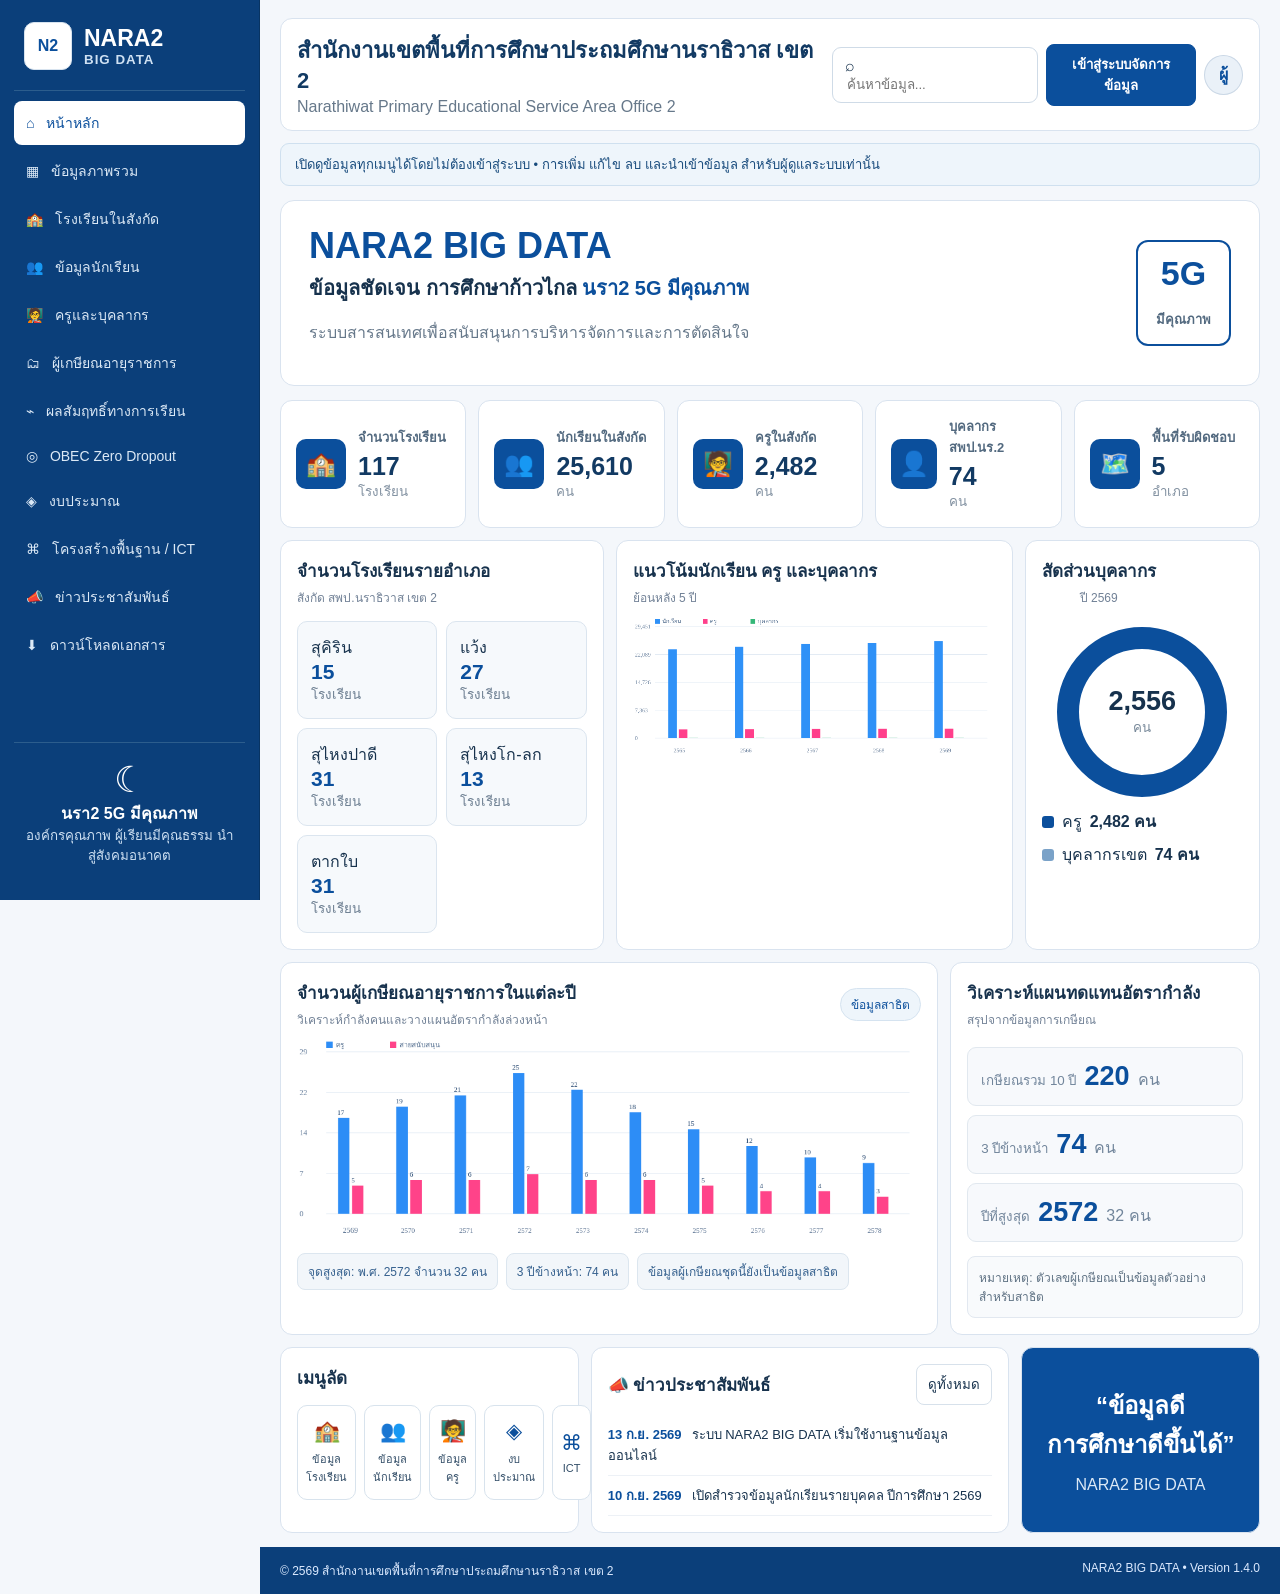
==== commit bda5540a: "Expose all data menus and keep management admin-only" ====
--- a/index.html
+++ b/index.html
@@ -1 +1 @@
-<!doctype html><html lang="th"><head><meta charset="utf-8"><meta name="viewport" content="width=device-width,initial-scale=1"><title>NARA2 BIG DATA</title><link rel="stylesheet" href="style.css"></head><body><div class="app"><aside class="sidebar" id="sidebar"><div class="brand"><div class="crest">N2</div><div><b>NARA<span>2</span></b><small>BIG DATA</small></div></div><nav><button class="active" onclick="location.href='index.html'">⌂ <span>หน้าหลัก</span></button><button onclick="location.href='section.html?view=overview'">▦ <span>ข้อมูลภาพรวม</span></button><button onclick="location.href='section.html?view=schools'">🏫 <span>โรงเรียนในสังกัด</span></button><button onclick="location.href='section.html?view=students'">👥 <span>ข้อมูลนักเรียนภาพรวม</span></button><button onclick="location.href='section.html?view=staff'">🧑‍🏫 <span>ครูและบุคลากรภาพรวม</span></button><button class="accent" onclick="location.href='section.html?view=retirements'">🗂 <span>ผู้เกษียณอายุราชการ</span></button><button onclick="location.href='section.html?view=achievement'">⌁ <span>ผลสัมฤทธิ์ทางการเรียน</span></button><button onclick="location.href='section.html?view=dropout'">◎ <span>OBEC Zero Dropout</span></button><button class="manage-only area-only" onclick="location.href='import.html'">⬆ <span>นำเข้า Excel</span></button><button onclick="location.href='section.html?view=documents'">⬇ <span>ดาวน์โหลดเอกสาร</span></button><button class="manage-only admin-only" onclick="location.href='users.html'">⚙ <span>จัดการผู้ใช้งาน</span></button></nav><div class="side-bottom"><div class="mosque">☾</div><b>นรา2 5G มีคุณภาพ</b><small>องค์กรคุณภาพ ผู้เรียนมีคุณธรรม นำสู่สังคมอนาคต</small></div></aside><main><header><div class="head-left"><button class="mobile-menu" id="mobileMenuBtn">☰</button><div><h1>สำนักงานเขตพื้นที่การศึกษาประถมศึกษานราธิวาส เขต 2</h1><p>Narathiwat Primary Educational Service Area Office 2</p></div></div><div class="header-actions"><div class="search">⌕ <input placeholder="ค้นหาข้อมูล..."></div><div id="userActions"></div><div class="avatar" id="avatar">ผู้</div></div></header><section class="public-note">ข้อมูลสาธารณะสามารถเข้าชมได้โดยไม่ต้องเข้าสู่ระบบ • การเพิ่ม แก้ไข นำเข้า และจัดการข้อมูล ต้องเข้าสู่ระบบตามสิทธิ์</section><section class="hero"><div><div class="eyebrow">NARA2 BIG DATA</div><h2>ข้อมูลชัดเจน การศึกษาก้าวไกล <span>นรา2 5G มีคุณภาพ</span></h2><p>ระบบวิเคราะห์ข้อมูลเพื่อสนับสนุนการตัดสินใจของผู้บริหาร</p></div><div class="hero-badge">5G<br><small>มีคุณภาพ</small></div></section><section class="kpis" id="kpis"></section><section class="grid grid-top"><div class="card map-card"><div class="card-title"><div><h3>จำนวนโรงเรียนรายอำเภอ</h3><p>สังกัด สพป.นราธิวาส เขต 2</p></div></div><div class="district-map" id="districtMap"></div></div><div class="card"><div class="card-title"><div><h3>แนวโน้มนักเรียน ครู และบุคลากร</h3><p>ย้อนหลัง 5 ปี</p></div></div><canvas id="trendCanvas" width="760" height="300"></canvas></div><div class="card donut-card"><div class="card-title"><div><h3>สัดส่วนบุคลากร</h3><p>ปี 2569</p></div></div><div class="donut"><div><b id="donutTotal">0</b><small>คน</small></div></div><div class="legend"><span><i class="blue"></i>ครู <b id="teacherLegend"></b></span><span><i class="pink"></i>บุคลากรเขต <b id="staffLegend"></b></span></div></div></section><section class="grid retire-row"><div class="card retire-card"><div class="card-title"><div><h3>จำนวนผู้เกษียณอายุราชการในแต่ละปี</h3><p>วิเคราะห์กำลังคนและวางแผนอัตรากำลังล่วงหน้า</p></div><span class="demo-pill">ข้อมูลสาธิต</span></div><canvas id="retireCanvas" width="980" height="320"></canvas><div class="analysis" id="retireAnalysis"></div></div><div class="card table-card"><div class="card-title"><div><h3>วิเคราะห์แผนทดแทนอัตรากำลัง</h3><p>สรุปจากข้อมูลการเกษียณ</p></div><button class="manage-only area-only" id="editRetire">แก้ไขข้อมูล</button></div><div class="stat-stack"><div><small>เกษียณรวม 10 ปี</small><b id="sum10">0</b><span>คน</span></div><div><small>3 ปีข้างหน้า</small><b id="sum3">0</b><span>คน</span></div><div><small>ปีที่สูงสุด</small><b id="peakYear">-</b><span id="peakCount">-</span></div></div><div class="notice">หมายเหตุ: ตัวเลขผู้เกษียณเป็นข้อมูลตัวอย่างสำหรับสาธิต</div></div></section><section class="grid bottom-row"><div class="card quick"><h3>เมนูลัด</h3><div><button onclick="location.href='section.html?view=schools'">🏫<span>ข้อมูลโรงเรียน</span></button><button onclick="location.href='section.html?view=students'">👥<span>ข้อมูลนักเรียน</span></button><button onclick="location.href='section.html?view=staff'">🧑‍🏫<span>ข้อมูลครู</span></button><button class="manage-only area-only" onclick="location.href='import.html'">▦<span>นำเข้า Excel</span></button><button onclick="location.href='section.html?view=overview'">📊<span>รายงานสรุป</span></button></div></div><div class="card news"><div class="card-title"><h3>📣 ข่าวประชาสัมพันธ์</h3></div><div id="news"></div></div><div class="card quote"><div><b>“ข้อมูลดี<br>การศึกษาดีขึ้นได้”</b><span>NARA2 BIG DATA</span></div></div></section><footer>© 2569 สำนักงานเขตพื้นที่การศึกษาประถมศึกษานราธิวาส เขต 2 <span>NARA2 BIG DATA • Version 1.3.1</span></footer></main></div><div class="modal" id="modal"><div class="modalbox"><div class="card-title"><h3>แก้ไขข้อมูลผู้เกษียณ</h3><button id="closeModal">✕</button></div><form id="retireForm"><label>ปี พ.ศ.<input id="ryear" type="number" required></label><label>ครู<input id="rteacher" type="number" min="0" required></label><label>บุคลากรสายสนับสนุน<input id="rsupport" type="number" min="0" required></label><button class="primary">บันทึกข้อมูล</button></form></div></div><script src="auth.js"></script><script src="app.js"></script></body></html>+<!doctype html><html lang="th"><head><meta charset="utf-8"><meta name="viewport" content="width=device-width,initial-scale=1"><title>NARA2 BIG DATA</title><link rel="stylesheet" href="style.css"></head><body><div class="app"><aside class="sidebar" id="sidebar"><div class="brand"><div class="crest">N2</div><div><b>NARA<span>2</span></b><small>BIG DATA</small></div></div><nav><button class="active" onclick="location.href='index.html'">⌂ <span>หน้าหลัก</span></button><button onclick="location.href='section.html?view=overview'">▦ <span>ข้อมูลภาพรวม</span></button><button onclick="location.href='section.html?view=schools'">🏫 <span>โรงเรียนในสังกัด</span></button><button onclick="location.href='section.html?view=students'">👥 <span>ข้อมูลนักเรียน</span></button><button onclick="location.href='section.html?view=staff'">🧑‍🏫 <span>ครูและบุคลากร</span></button><button onclick="location.href='section.html?view=retirements'">🗂 <span>ผู้เกษียณอายุราชการ</span></button><button onclick="location.href='section.html?view=achievement'">⌁ <span>ผลสัมฤทธิ์ทางการเรียน</span></button><button onclick="location.href='section.html?view=dropout'">◎ <span>OBEC Zero Dropout</span></button><button onclick="location.href='section.html?view=budgets'">◈ <span>งบประมาณ</span></button><button onclick="location.href='section.html?view=ict'">⌘ <span>โครงสร้างพื้นฐาน / ICT</span></button><button onclick="location.href='section.html?view=announcements'">📣 <span>ข่าวประชาสัมพันธ์</span></button><button onclick="location.href='section.html?view=documents'">⬇ <span>ดาวน์โหลดเอกสาร</span></button><button class="manage-only admin-only" onclick="location.href='import.html'">⬆ <span>นำเข้า Excel</span></button><button class="manage-only admin-only" onclick="location.href='users.html'">⚙ <span>จัดการผู้ใช้งาน</span></button></nav><div class="side-bottom"><div class="mosque">☾</div><b>นรา2 5G มีคุณภาพ</b><small>องค์กรคุณภาพ ผู้เรียนมีคุณธรรม นำสู่สังคมอนาคต</small></div></aside><main><header><div class="head-left"><button class="mobile-menu" id="mobileMenuBtn">☰</button><div><h1>สำนักงานเขตพื้นที่การศึกษาประถมศึกษานราธิวาส เขต 2</h1><p>Narathiwat Primary Educational Service Area Office 2</p></div></div><div class="header-actions"><div class="search">⌕ <input placeholder="ค้นหาข้อมูล..."></div><div id="userActions"></div><div class="avatar" id="avatar">ผู้</div></div></header><section class="public-note">เปิดดูข้อมูลทุกเมนูได้โดยไม่ต้องเข้าสู่ระบบ • การเพิ่ม แก้ไข ลบ และนำเข้าข้อมูล สำหรับผู้ดูแลระบบเท่านั้น</section><section class="hero"><div><div class="eyebrow">NARA2 BIG DATA</div><h2>ข้อมูลชัดเจน การศึกษาก้าวไกล <span>นรา2 5G มีคุณภาพ</span></h2><p>ระบบสารสนเทศเพื่อสนับสนุนการบริหารจัดการและการตัดสินใจ</p></div><div class="hero-badge">5G<br><small>มีคุณภาพ</small></div></section><section class="kpis" id="kpis"></section><section class="grid grid-top"><div class="card map-card"><div class="card-title"><div><h3>จำนวนโรงเรียนรายอำเภอ</h3><p>สังกัด สพป.นราธิวาส เขต 2</p></div></div><div class="district-map" id="districtMap"></div></div><div class="card"><div class="card-title"><div><h3>แนวโน้มนักเรียน ครู และบุคลากร</h3><p>ย้อนหลัง 5 ปี</p></div></div><canvas id="trendCanvas" width="760" height="300"></canvas></div><div class="card donut-card"><div class="card-title"><div><h3>สัดส่วนบุคลากร</h3><p>ปี 2569</p></div></div><div class="donut"><div><b id="donutTotal">0</b><small>คน</small></div></div><div class="legend"><span><i class="blue"></i>ครู <b id="teacherLegend"></b></span><span><i class="pink"></i>บุคลากรเขต <b id="staffLegend"></b></span></div></div></section><section class="grid retire-row"><div class="card retire-card"><div class="card-title"><div><h3>จำนวนผู้เกษียณอายุราชการในแต่ละปี</h3><p>วิเคราะห์กำลังคนและวางแผนอัตรากำลังล่วงหน้า</p></div><span class="demo-pill">ข้อมูลสาธิต</span></div><canvas id="retireCanvas" width="980" height="320"></canvas><div class="analysis" id="retireAnalysis"></div></div><div class="card table-card"><div class="card-title"><div><h3>วิเคราะห์แผนทดแทนอัตรากำลัง</h3><p>สรุปจากข้อมูลการเกษียณ</p></div><button class="manage-only admin-only" id="editRetire">แก้ไขข้อมูล</button></div><div class="stat-stack"><div><small>เกษียณรวม 10 ปี</small><b id="sum10">0</b><span>คน</span></div><div><small>3 ปีข้างหน้า</small><b id="sum3">0</b><span>คน</span></div><div><small>ปีที่สูงสุด</small><b id="peakYear">-</b><span id="peakCount">-</span></div></div><div class="notice">หมายเหตุ: ตัวเลขผู้เกษียณเป็นข้อมูลตัวอย่างสำหรับสาธิต</div></div></section><section class="grid bottom-row"><div class="card quick"><h3>เมนูลัด</h3><div><button onclick="location.href='section.html?view=schools'">🏫<span>ข้อมูลโรงเรียน</span></button><button onclick="location.href='section.html?view=students'">👥<span>ข้อมูลนักเรียน</span></button><button onclick="location.href='section.html?view=staff'">🧑‍🏫<span>ข้อมูลครู</span></button><button onclick="location.href='section.html?view=budgets'">◈<span>งบประมาณ</span></button><button onclick="location.href='section.html?view=ict'">⌘<span>ICT</span></button></div></div><div class="card news"><div class="card-title"><h3>📣 ข่าวประชาสัมพันธ์</h3><button onclick="location.href='section.html?view=announcements'">ดูทั้งหมด</button></div><div id="news"></div></div><div class="card quote"><div><b>“ข้อมูลดี<br>การศึกษาดีขึ้นได้”</b><span>NARA2 BIG DATA</span></div></div></section><footer>© 2569 สำนักงานเขตพื้นที่การศึกษาประถมศึกษานราธิวาส เขต 2 <span>NARA2 BIG DATA • Version 1.4.0</span></footer></main></div><div class="modal" id="modal"><div class="modalbox"><div class="card-title"><h3>แก้ไขข้อมูลผู้เกษียณ</h3><button id="closeModal">✕</button></div><form id="retireForm"><label>ปี พ.ศ.<input id="ryear" type="number" required></label><label>ครู<input id="rteacher" type="number" min="0" required></label><label>บุคลากรสายสนับสนุน<input id="rsupport" type="number" min="0" required></label><button class="primary">บันทึกข้อมูล</button></form></div></div><script src="auth.js"></script><script src="app.js"></script></body></html>
--- a/style.css
+++ b/style.css
@@ -1 +1 @@
-*{box-sizing:border-box}body{margin:0;font-family:Tahoma,"Noto Sans Thai",sans-serif;background:#edf4fb;color:#0d2755}.app{display:flex;min-height:100vh}.sidebar{width:250px;background:linear-gradient(180deg,#06285d,#071f4c 60%,#0a376f);color:white;padding:20px 14px;position:fixed;inset:0 auto 0 0;display:flex;flex-direction:column;z-index:40;overflow-y:auto}.brand{display:flex;gap:12px;align-items:center;padding:4px 10px 22px}.crest{width:52px;height:58px;border-radius:18px;background:linear-gradient(145deg,#ffb72b,#ff8d19);display:grid;place-items:center;font-weight:900}.brand b{font-size:24px}.brand b span{color:#ffbd2e}.brand small{display:block;font-weight:700;letter-spacing:1px}.sidebar nav{display:flex;flex-direction:column;gap:6px}.sidebar nav button{border:0;background:transparent;color:#d6e7ff;text-align:left;padding:13px 14px;border-radius:12px;font-size:15px;cursor:pointer}.sidebar nav button:hover,.sidebar nav button.active{background:linear-gradient(90deg,#1672ed,#285bcc);color:#fff}.sidebar nav button.accent{background:#143d78}.sidebar nav button span{margin-left:10px}.side-bottom{margin-top:auto;text-align:center;padding:18px 12px;border-top:1px solid #2f5788}.side-bottom b,.side-bottom small{display:block}.mosque{font-size:48px;color:#70d0ff}main{margin-left:250px;flex:1;min-width:0;padding:18px 20px 0}header{display:flex;justify-content:space-between;align-items:center;gap:18px}.head-left{display:flex;align-items:center;gap:10px}.mobile-menu{display:none;border:0;background:#fff;border-radius:12px;padding:10px 12px;font-size:20px;box-shadow:0 4px 14px #163b6812}header h1{font-size:24px;margin:0}header p{margin:5px 0;color:#587199}.header-actions{display:flex;align-items:center;gap:8px}.header-actions button,.card-title button{border:0;background:#f4f8fd;border-radius:12px;padding:10px;cursor:pointer}.login-btn{background:#156fe8!important;color:#fff!important;font-weight:700}.user-role{display:inline-block;padding:8px 10px;border-radius:999px;background:#eaf2fb;color:#123a63;font-size:12px;font-weight:700}.search{background:white;border:1px solid #dce8f5;border-radius:14px;padding:10px 14px}.search input{border:0;outline:0;background:transparent}.avatar{width:42px;height:42px;border-radius:50%;background:linear-gradient(145deg,#ffd79c,#e7a15e);display:grid;place-items:center;font-weight:700}.public-note{margin-top:12px;padding:10px 14px;border-radius:12px;background:#e9f7ef;border:1px solid #c8ead6;color:#17613f;font-size:13px}.hero{margin:14px 0;padding:22px 28px;border-radius:20px;background:linear-gradient(105deg,#b7e1ff 0,#e4f3ff 55%,#b3e8ff 100%);display:flex;justify-content:space-between;align-items:center;box-shadow:0 8px 22px #113d7112;border:1px solid #cce7fb;overflow:hidden;position:relative}.hero:before{content:"";position:absolute;width:360px;height:360px;border-radius:50%;background:#fff6;right:100px;top:-220px}.eyebrow{font-weight:900;font-size:40px;color:#092960}.hero h2{margin:4px 0 0;font-size:20px}.hero h2 span{color:#f59b00}.hero p{color:#587199}.hero-badge{position:relative;font-size:40px;font-weight:900;color:#1659c4;text-align:center}.hero-badge small{font-size:14px;color:#0a7f61}.kpis{display:grid;grid-template-columns:repeat(5,1fr);gap:12px}.kpi{background:white;border-radius:18px;padding:16px;display:flex;gap:12px;align-items:center;box-shadow:0 6px 18px #1a4d8010;border:1px solid #e1ecf7}.kpi .icon{width:54px;height:54px;border-radius:16px;display:grid;place-items:center;font-size:26px;color:white}.kpi h4{margin:0;font-size:13px;color:#496484}.kpi b{font-size:26px;display:block;margin-top:4px}.kpi small{color:#8093aa}.kpi:nth-child(1){background:#dff0ff}.kpi:nth-child(2){background:#ffe3ef}.kpi:nth-child(3){background:#def8ef}.kpi:nth-child(4){background:#fff0d9}.kpi:nth-child(5){background:#eee8ff}.kpi:nth-child(1) .icon{background:#1684ff}.kpi:nth-child(2) .icon{background:#ff3981}.kpi:nth-child(3) .icon{background:#15ac78}.kpi:nth-child(4) .icon{background:#ff9b28}.kpi:nth-child(5) .icon{background:#7358ef}.grid{display:grid;gap:12px;margin-top:12px}.grid-top{grid-template-columns:1.1fr 1.35fr .8fr}.card{background:#fff;border-radius:18px;padding:16px;border:1px solid #dce8f4;box-shadow:0 6px 18px #163b6810;min-width:0}.card-title{display:flex;justify-content:space-between;align-items:center;gap:10px}.card-title h3,.card h3{margin:0;font-size:18px}.card-title p{margin:4px 0 0;color:#6e84a0;font-size:12px}.district-map{display:grid;grid-template-columns:repeat(2,1fr);gap:10px;margin-top:14px}.district{min-height:84px;border-radius:16px;padding:14px;color:#0b2a55;position:relative;overflow:hidden}.district:after{content:"";position:absolute;width:70px;height:70px;border-radius:50%;background:#fff6;right:-20px;bottom:-20px}.district b{font-size:22px}.district small{display:block}.district:nth-child(1){background:#ffd89e}.district:nth-child(2){background:#ffb4dc}.district:nth-child(3){background:#94d4ff}.district:nth-child(4){background:#b5ebb7}.district:nth-child(5){background:#c5b2ff}.donut-card{text-align:center}.donut{width:190px;height:190px;margin:20px auto 12px;border-radius:50%;display:grid;place-items:center;background:conic-gradient(#1d8cf5 0 97%,#ff3b83 97% 100%);position:relative}.donut:after{content:"";width:126px;height:126px;border-radius:50%;background:#fff;position:absolute}.donut>div{z-index:1}.donut b{display:block;font-size:28px}.donut small{color:#789}.legend{text-align:left;display:grid;gap:8px}.legend span{display:flex;align-items:center;gap:8px}.legend i{width:12px;height:12px;border-radius:50%}.blue{background:#1d8cf5}.pink{background:#ff3b83}.retire-row{grid-template-columns:1.7fr .8fr}.demo-pill{padding:7px 12px;background:#fff4cf;color:#996e00;border-radius:999px;font-size:12px}.analysis{display:flex;gap:10px;flex-wrap:wrap;margin-top:10px}.analysis span{background:#eef6ff;border-radius:12px;padding:8px 10px;color:#35608e;font-size:12px}.stat-stack{display:grid;gap:10px;margin-top:18px}.stat-stack div{background:#f3f7fc;border-radius:14px;padding:14px}.stat-stack small,.stat-stack span{color:#71859b}.stat-stack b{font-size:28px;margin:0 8px}.notice{margin-top:14px;padding:12px;background:#fff7dc;color:#8b6a00;border-radius:12px;font-size:12px}.bottom-row{grid-template-columns:1fr 1.4fr .8fr}.quick>div{display:grid;grid-template-columns:repeat(5,1fr);gap:8px;margin-top:14px}.quick button{border:0;border-radius:14px;background:#eef7ff;padding:14px 8px;font-size:22px}.quick button span{display:block;font-size:11px;margin-top:8px}.news #news{margin-top:10px}.news .item{padding:9px 0;border-bottom:1px solid #edf1f6;font-size:13px}.news .item b{color:#ec3d78;margin-right:10px}.quote{background:linear-gradient(135deg,#fff0c7,#dfefff);display:flex;align-items:center;justify-content:center;text-align:center}.quote b{font-size:25px}.quote span{display:block;margin-top:12px;color:#3d638f}footer{margin:14px -20px 0;padding:14px 20px;background:#1e4c87;color:#dceaff;display:flex;justify-content:space-between;font-size:12px}.modal{position:fixed;inset:0;background:#061b3b99;display:none;place-items:center;z-index:50}.modal.show{display:grid}.modalbox{width:min(460px,92vw);background:white;border-radius:18px;padding:20px}.modalbox form{display:grid;gap:12px;margin-top:16px}.modalbox label{display:grid;gap:6px;font-size:13px;color:#55708f}.modalbox input{padding:11px;border:1px solid #d8e4f0;border-radius:10px}.primary{padding:12px;border:0;border-radius:10px;background:#176ee6;color:white;font-weight:700}canvas{width:100%;height:auto;display:block;margin-top:10px}@media(max-width:1180px){.kpis{grid-template-columns:repeat(2,1fr)}.grid-top,.retire-row,.bottom-row{grid-template-columns:1fr}.sidebar{width:82px}.sidebar span,.brand>div:last-child,.side-bottom small{display:none}.sidebar nav button{text-align:center}.sidebar nav button span{margin:0}main{margin-left:82px}.brand{padding-left:0}.crest{width:48px}.quick>div{grid-template-columns:repeat(3,1fr)}}@media(max-width:700px){body{overflow-x:hidden}main{padding:10px;margin-left:0;width:100%}.sidebar{display:flex;width:min(82vw,290px);transform:translateX(-105%);transition:transform .22s ease;box-shadow:12px 0 30px #001d4d33}.sidebar.mobile-open{transform:translateX(0)}.sidebar span,.brand>div:last-child,.side-bottom small{display:inline}.sidebar nav button{text-align:left}.mobile-menu{display:inline-grid;place-items:center}header{align-items:flex-start}.head-left{align-items:flex-start}header h1{font-size:16px;line-height:1.35}header p,.search{display:none}.header-actions{gap:6px;flex-wrap:wrap;justify-content:flex-end}.user-role{display:none}.avatar{width:38px;height:38px}.login-btn{font-size:12px;padding:9px!important}.eyebrow{font-size:28px}.hero{padding:18px}.hero-badge{display:none}.hero h2{font-size:17px}.hero p{font-size:13px}.kpis{grid-template-columns:1fr 1fr}.kpi{padding:12px}.kpi b{font-size:21px}.district-map{grid-template-columns:1fr 1fr}.quick>div{grid-template-columns:repeat(2,1fr)}footer{margin:12px -10px 0;display:block;line-height:1.6}.public-note{font-size:12px}.card{padding:14px}}@media(max-width:420px){.kpis{grid-template-columns:1fr}.district-map{grid-template-columns:1fr}.hero{padding:15px}.eyebrow{font-size:24px}.card-title{align-items:flex-start;flex-direction:column}.quick>div{grid-template-columns:1fr 1fr}}+*{box-sizing:border-box}html{scroll-behavior:smooth}body{margin:0;font-family:Tahoma,"Noto Sans Thai",sans-serif;background:#f4f7fb;color:#17324d}.app{display:flex;min-height:100vh}.sidebar{width:260px;background:#0b3f7a;color:#fff;padding:18px 14px;position:fixed;inset:0 auto 0 0;display:flex;flex-direction:column;z-index:40;overflow-y:auto;border-right:1px solid #083463}.brand{display:flex;gap:12px;align-items:center;padding:4px 10px 20px;border-bottom:1px solid #2c5d8d;margin-bottom:10px}.crest{width:48px;height:48px;border-radius:10px;background:#fff;color:#0b4f9c;display:grid;place-items:center;font-weight:900;border:1px solid #d7e3ef}.brand b{font-size:23px}.brand b span{color:#fff}.brand small{display:block;font-weight:700;letter-spacing:1px;color:#cfe1f3}.sidebar nav{display:flex;flex-direction:column;gap:4px}.sidebar nav button{border:0;background:transparent;color:#dce9f6;text-align:left;padding:11px 12px;border-radius:8px;font-size:14px;cursor:pointer;width:100%}.sidebar nav button:hover,.sidebar nav button.active{background:#fff;color:#0b4f9c}.sidebar nav button.accent{background:#174f86}.sidebar nav button span{margin-left:8px}.side-bottom{margin-top:auto;text-align:center;padding:16px 10px;border-top:1px solid #2c5d8d}.side-bottom b,.side-bottom small{display:block}.side-bottom small{color:#cfe1f3;line-height:1.5}.mosque{font-size:36px;color:#fff}main{margin-left:260px;flex:1;min-width:0;padding:18px 20px 0}header{display:flex;justify-content:space-between;align-items:center;gap:18px;background:#fff;border:1px solid #d9e3ef;border-radius:12px;padding:14px 16px}.head-left{display:flex;align-items:center;gap:10px}.mobile-menu{display:none;border:1px solid #cbd8e6;background:#fff;color:#0b4f9c;border-radius:8px;padding:9px 11px;font-size:20px}header h1{font-size:22px;margin:0;color:#123a63}header p{margin:4px 0 0;color:#66788a}.header-actions{display:flex;align-items:center;gap:8px}.header-actions button,.card-title button{border:1px solid #d7e1eb;background:#fff;color:#17324d;border-radius:8px;padding:9px 11px;cursor:pointer}.login-btn{background:#0b4f9c!important;color:#fff!important;border-color:#0b4f9c!important;font-weight:700}.user-role{display:inline-block;padding:7px 9px;border-radius:999px;background:#eef4fa;color:#0b4f9c;font-size:12px;font-weight:700;border:1px solid #d7e3ef}.search{background:#fff;border:1px solid #cfdbe7;border-radius:9px;padding:9px 12px}.search input{border:0;outline:0;background:transparent}.avatar{width:40px;height:40px;border-radius:50%;background:#eaf1f8;border:1px solid #cbd8e6;color:#0b4f9c;display:grid;place-items:center;font-weight:700}.public-note{margin-top:12px;padding:10px 14px;border-radius:9px;background:#eef5fb;border:1px solid #cfe0ef;color:#174a7c;font-size:13px}.hero{margin:14px 0;padding:24px 28px;border-radius:14px;background:#fff;display:flex;justify-content:space-between;align-items:center;border:1px solid #d9e3ef}.eyebrow{font-weight:900;font-size:36px;color:#0b4f9c}.hero h2{margin:5px 0 0;font-size:20px;color:#17324d}.hero h2 span{color:#0b4f9c}.hero p{color:#66788a}.hero-badge{font-size:34px;font-weight:900;color:#0b4f9c;text-align:center;border:2px solid #0b4f9c;border-radius:12px;padding:12px 18px}.hero-badge small{font-size:13px;color:#52697f}.kpis{display:grid;grid-template-columns:repeat(5,1fr);gap:12px}.kpi{background:#fff;border-radius:12px;padding:15px;display:flex;gap:12px;align-items:center;border:1px solid #d9e3ef}.kpi .icon{width:50px;height:50px;border-radius:10px;display:grid;place-items:center;font-size:24px;color:#fff;background:#0b4f9c}.kpi h4{margin:0;font-size:13px;color:#52697f}.kpi b{font-size:25px;display:block;margin-top:4px;color:#123a63}.kpi small{color:#8190a0}.grid{display:grid;gap:12px;margin-top:12px}.grid-top{grid-template-columns:1.1fr 1.35fr .8fr}.card{background:#fff;border-radius:12px;padding:16px;border:1px solid #d9e3ef;min-width:0}.card-title{display:flex;justify-content:space-between;align-items:center;gap:10px}.card-title h3,.card h3{margin:0;font-size:17px;color:#17324d}.card-title p{margin:4px 0 0;color:#718196;font-size:12px}.district-map{display:grid;grid-template-columns:repeat(2,1fr);gap:9px;margin-top:14px}.district{min-height:82px;border-radius:10px;padding:13px;color:#17324d;background:#f6f9fc;border:1px solid #dbe5ef}.district b{font-size:21px;display:block;color:#0b4f9c}.district small{display:block;color:#6b7d90}.donut-card{text-align:center}.donut{width:170px;height:170px;margin:20px auto 12px;border-radius:50%;display:grid;place-items:center;border:22px solid #0b4f9c;background:#fff}.donut>div{z-index:1}.donut b{display:block;font-size:27px}.donut small{color:#789}.legend{text-align:left;display:grid;gap:8px}.legend span{display:flex;align-items:center;gap:8px}.legend i{width:12px;height:12px;border-radius:3px}.blue{background:#0b4f9c}.pink{background:#7aa2c8}.retire-row{grid-template-columns:1.7fr .8fr}.demo-pill{padding:6px 10px;background:#eef5fb;color:#0b4f9c;border:1px solid #d5e3f0;border-radius:999px;font-size:12px}.analysis{display:flex;gap:8px;flex-wrap:wrap;margin-top:10px}.analysis span{background:#f2f6fa;border:1px solid #dce6ef;border-radius:8px;padding:8px 10px;color:#35608e;font-size:12px}.stat-stack{display:grid;gap:9px;margin-top:18px}.stat-stack div{background:#f7f9fc;border:1px solid #e1e8ef;border-radius:9px;padding:13px}.stat-stack small,.stat-stack span{color:#71859b}.stat-stack b{font-size:27px;margin:0 8px;color:#0b4f9c}.notice{margin-top:14px;padding:11px;background:#f8fafc;color:#5d7082;border:1px solid #e2e8f0;border-radius:8px;font-size:12px}.bottom-row{grid-template-columns:1fr 1.4fr .8fr}.quick>div{display:grid;grid-template-columns:repeat(5,1fr);gap:8px;margin-top:14px}.quick button{border:1px solid #d8e3ed;border-radius:10px;background:#fff;padding:13px 8px;font-size:21px;color:#0b4f9c;cursor:pointer}.quick button:hover{background:#eef5fb}.quick button span{display:block;font-size:11px;margin-top:7px;color:#334e68}.news #news{margin-top:10px}.news .item{padding:9px 0;border-bottom:1px solid #edf1f6;font-size:13px}.news .item b{color:#0b4f9c;margin-right:10px}.quote{background:#0b4f9c;color:#fff;display:flex;align-items:center;justify-content:center;text-align:center}.quote b{font-size:24px}.quote span{display:block;margin-top:12px;color:#dce9f6}footer{margin:14px -20px 0;padding:14px 20px;background:#0b3f7a;color:#dceaff;display:flex;justify-content:space-between;font-size:12px}.modal{position:fixed;inset:0;background:#0b1f3388;display:none;place-items:center;z-index:50}.modal.show{display:grid}.modalbox{width:min(460px,92vw);background:white;border-radius:12px;padding:20px;border:1px solid #d9e3ef}.modalbox form{display:grid;gap:12px;margin-top:16px}.modalbox label{display:grid;gap:6px;font-size:13px;color:#55708f}.modalbox input{padding:11px;border:1px solid #d8e4f0;border-radius:8px}.primary{padding:11px;border:0;border-radius:8px;background:#0b4f9c;color:white;font-weight:700}canvas{width:100%;height:auto;display:block;margin-top:10px}@media(max-width:1180px){.kpis{grid-template-columns:repeat(2,1fr)}.grid-top,.retire-row,.bottom-row{grid-template-columns:1fr}.sidebar{width:82px}.sidebar span,.brand>div:last-child,.side-bottom small{display:none}.sidebar nav button{text-align:center}main{margin-left:82px}.brand{padding-left:0}.crest{width:46px}.quick>div{grid-template-columns:repeat(3,1fr)}}@media(max-width:700px){body{overflow-x:hidden}main{padding:10px;margin-left:0;width:100%}.sidebar{display:flex;width:min(84vw,300px);transform:translateX(-105%);transition:transform .2s ease;box-shadow:8px 0 24px #001d4d33}.sidebar.mobile-open{transform:translateX(0)}.sidebar span,.brand>div:last-child,.side-bottom small{display:inline}.sidebar nav button{text-align:left}.mobile-menu{display:inline-grid;place-items:center}header{align-items:flex-start;padding:11px}.head-left{align-items:flex-start}header h1{font-size:16px;line-height:1.35}header p,.search{display:none}.header-actions{gap:6px;flex-wrap:wrap;justify-content:flex-end}.user-role{display:none}.avatar{width:36px;height:36px}.login-btn{font-size:12px;padding:8px!important}.eyebrow{font-size:27px}.hero{padding:17px}.hero-badge{display:none}.hero h2{font-size:17px}.hero p{font-size:13px}.kpis{grid-template-columns:1fr 1fr}.kpi{padding:11px}.kpi b{font-size:20px}.district-map{grid-template-columns:1fr 1fr}.quick>div{grid-template-columns:repeat(2,1fr)}footer{margin:12px -10px 0;display:block;line-height:1.6}.public-note{font-size:12px}.card{padding:13px}}@media(max-width:420px){.kpis{grid-template-columns:1fr}.district-map{grid-template-columns:1fr}.hero{padding:14px}.eyebrow{font-size:23px}.card-title{align-items:flex-start;flex-direction:column}.quick>div{grid-template-columns:1fr 1fr}}
